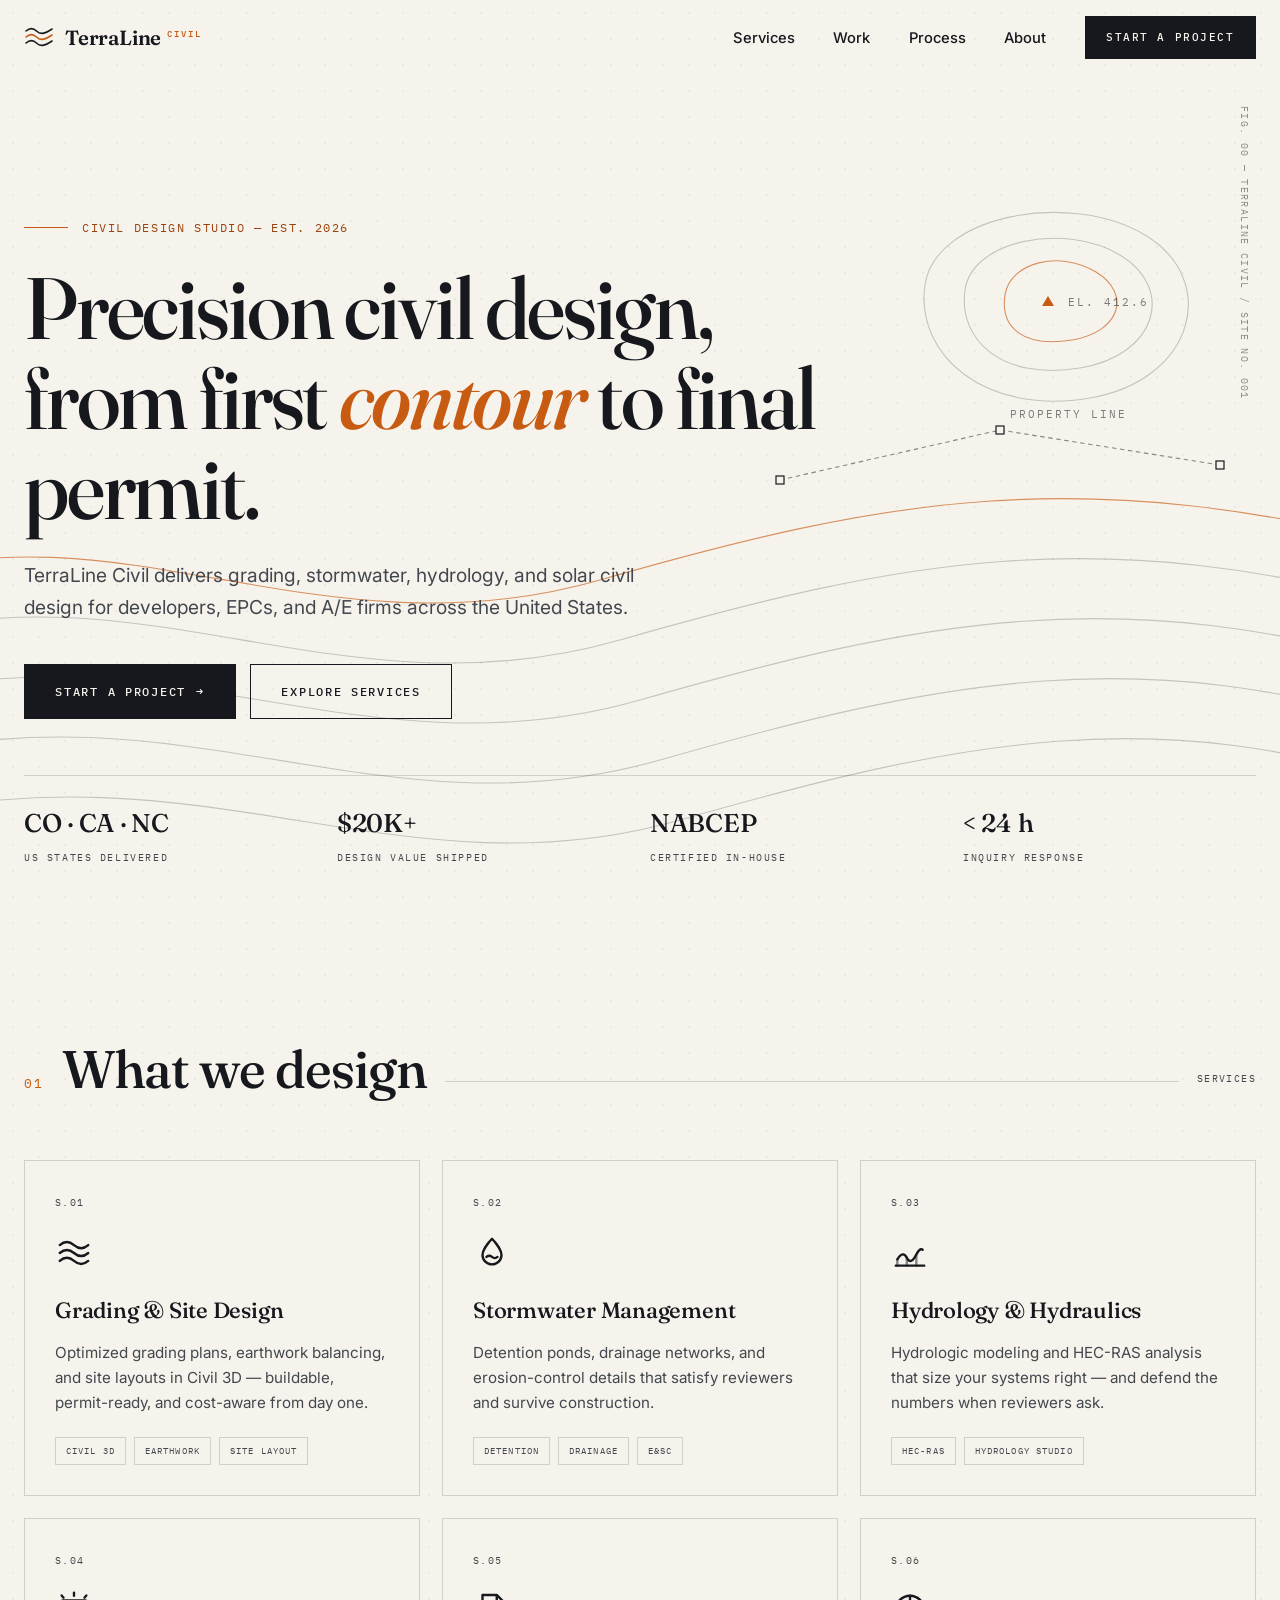
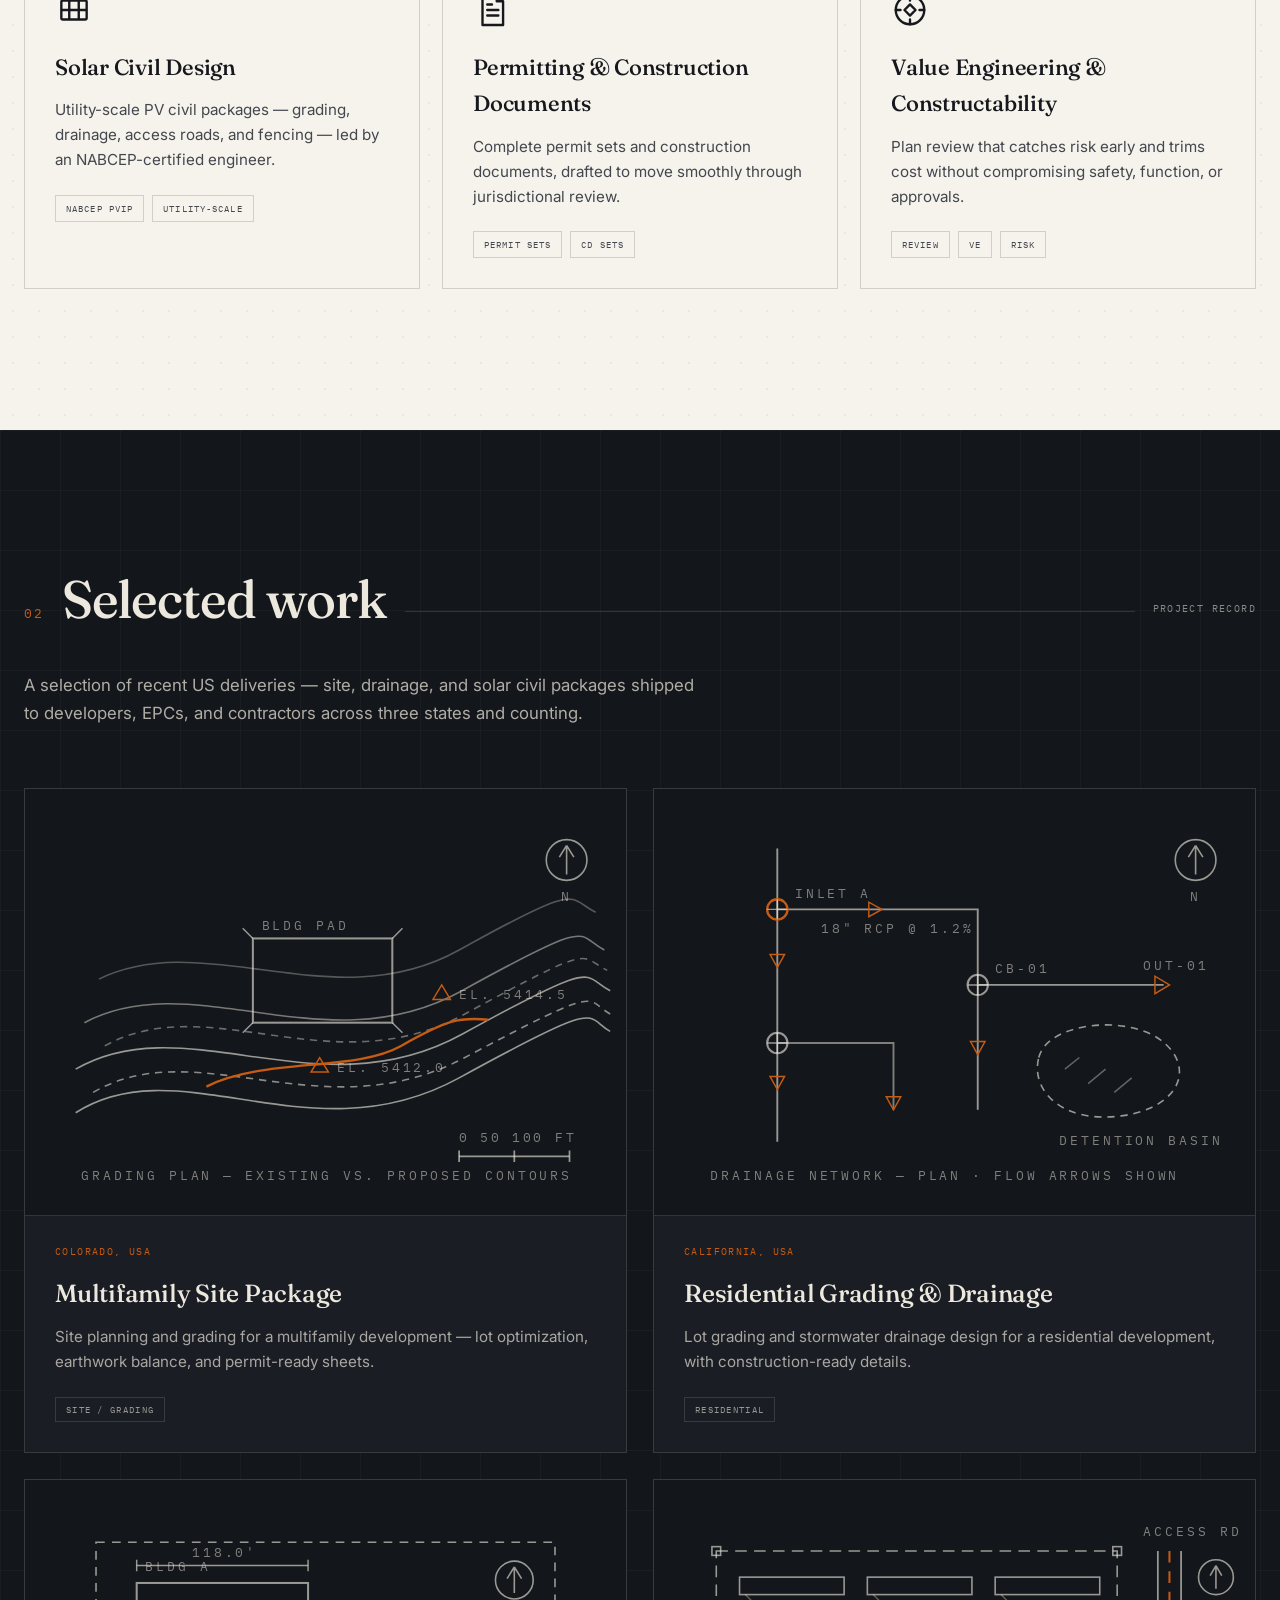
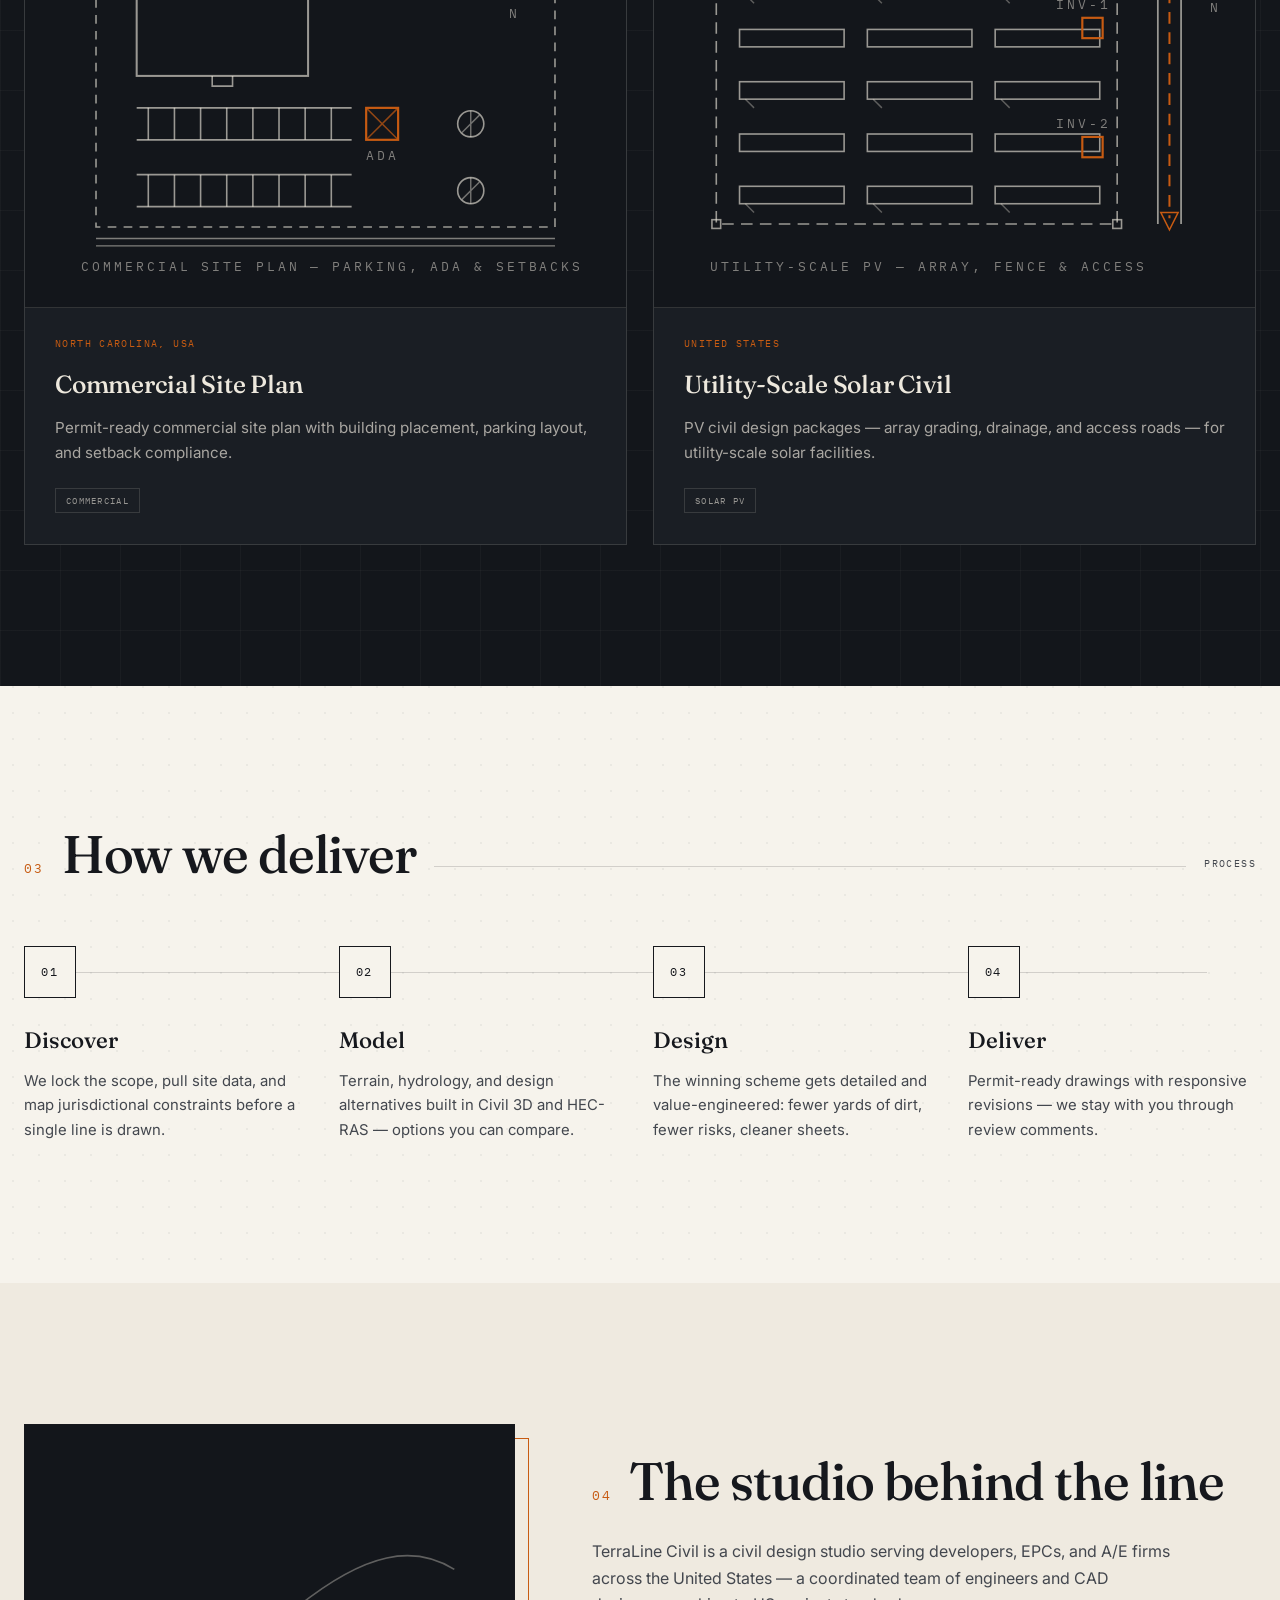
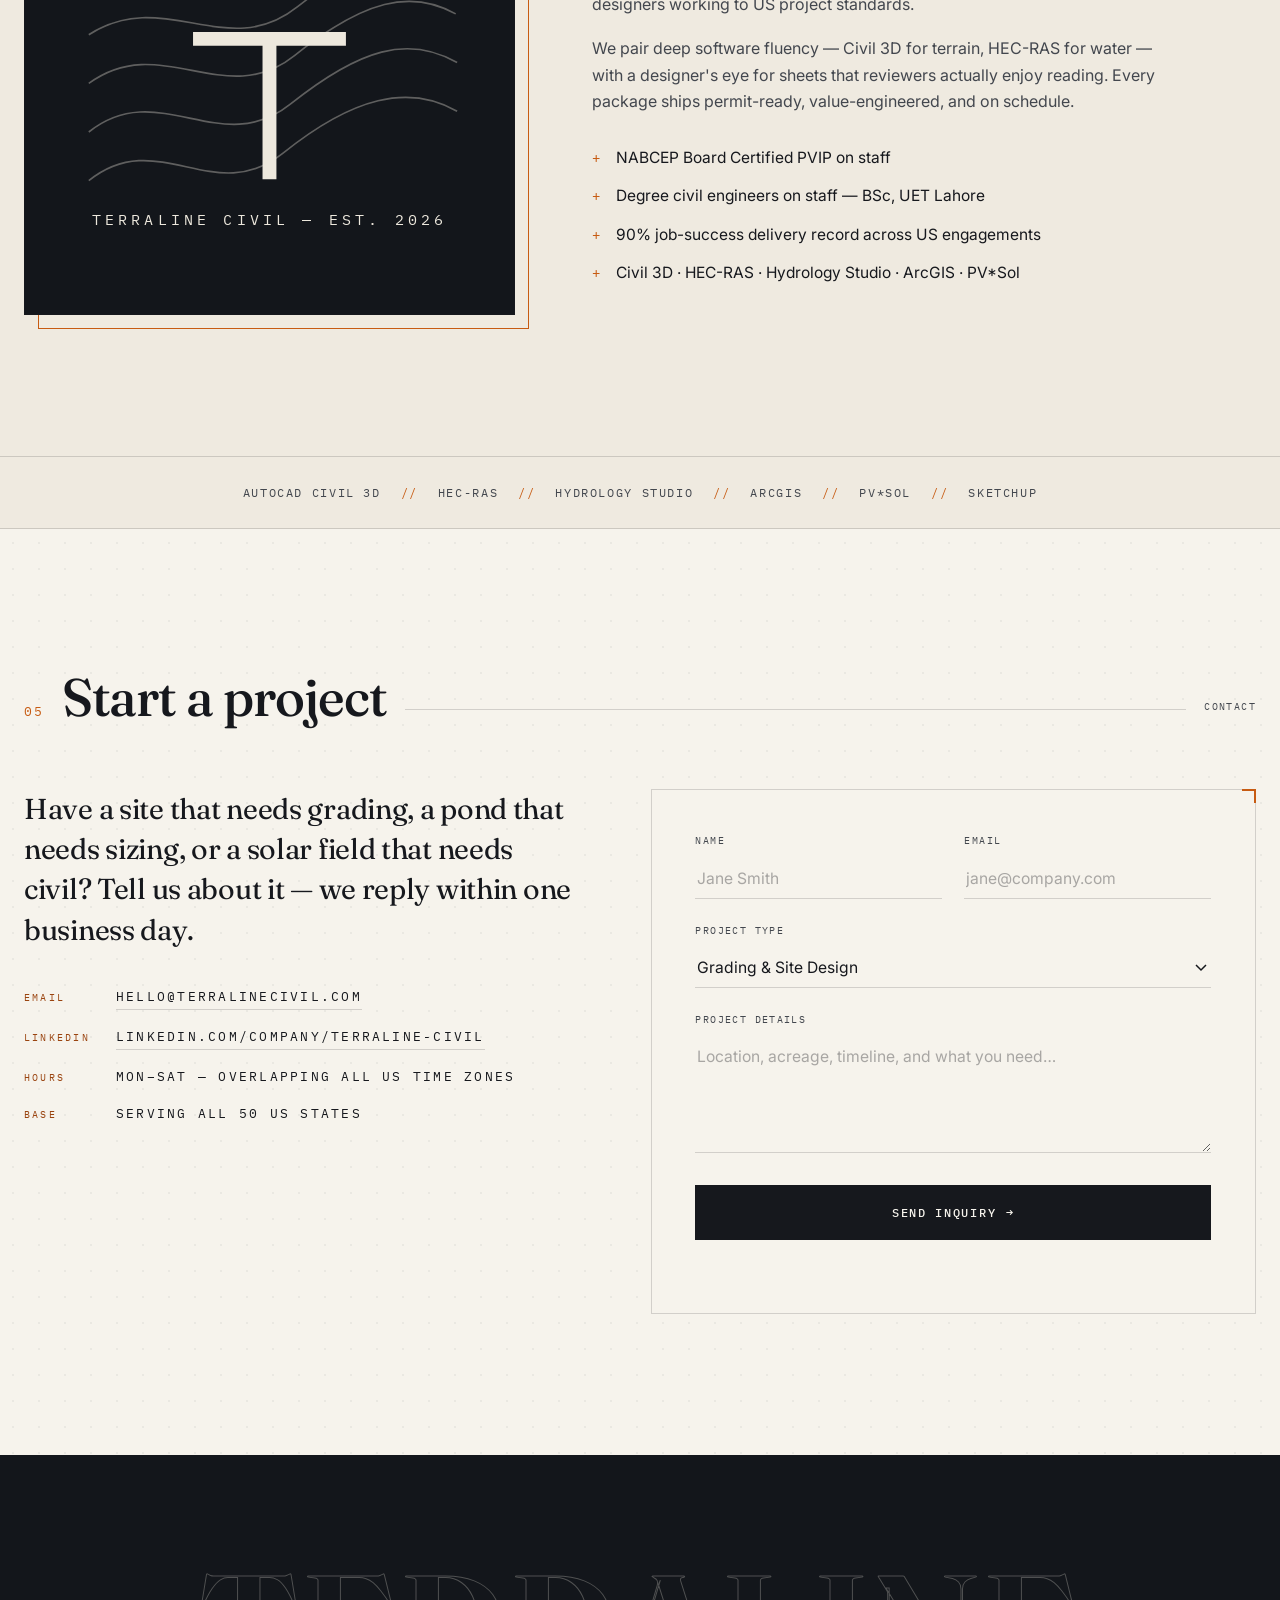
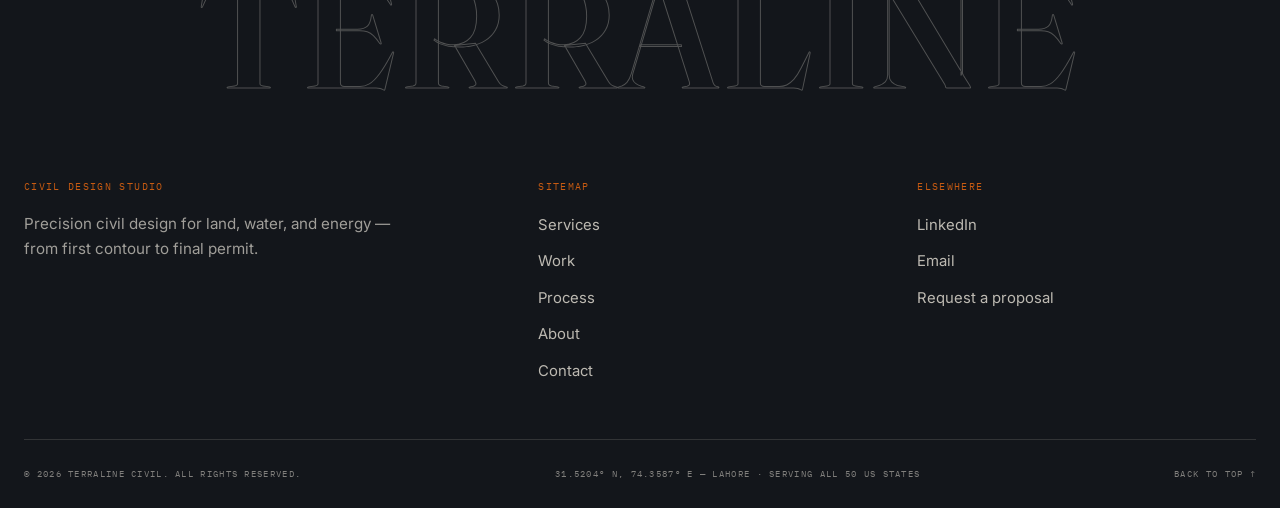
==== index.html @ 4ae22854 "Initial commit: TerraLine Civil website" ====
<!DOCTYPE html>
<html lang="en">
<head>
  <meta charset="UTF-8">
  <meta name="viewport" content="width=device-width, initial-scale=1.0">
  <title>TerraLine Civil — Precision Civil Design Studio</title>
  <meta name="description" content="TerraLine Civil is a civil design studio delivering grading, stormwater, hydrology, and solar PV civil design for developers, EPCs, and A/E firms across the United States.">
  <meta property="og:title" content="TerraLine Civil — Precision Civil Design Studio">
  <meta property="og:description" content="Grading, stormwater, hydrology, and solar civil design — from first contour to final permit.">
  <meta property="og:type" content="website">
  <meta property="og:image" content="assets/og-image.png">
  <link rel="icon" type="image/svg+xml" href="assets/favicon.svg">
  <link rel="preconnect" href="https://fonts.googleapis.com">
  <link rel="preconnect" href="https://fonts.gstatic.com" crossorigin>
  <link href="https://fonts.googleapis.com/css2?family=Fraunces:ital,opsz,wght@0,9..144,400;0,9..144,500;0,9..144,600;1,9..144,400;1,9..144,500&family=Inter:wght@400;500;600&family=IBM+Plex+Mono:wght@400;500&display=swap" rel="stylesheet">
  <link rel="stylesheet" href="css/styles.css">
</head>
<body>

  <!-- ============ HEADER ============ -->
  <header class="site-header" id="siteHeader">
    <div class="container header-inner">
      <a href="#home" class="brand" aria-label="TerraLine Civil — home">
        <svg class="brand-mark" width="30" height="30" viewBox="0 0 30 30" fill="none" aria-hidden="true">
          <path d="M2 21c4-3.5 7-3.5 10.5 0S20 24.5 28 19" stroke="currentColor" stroke-width="1.6" stroke-linecap="round"/>
          <path d="M2 15c4-3.5 7-3.5 10.5 0S20 18.5 28 13" stroke="var(--accent)" stroke-width="1.6" stroke-linecap="round"/>
          <path d="M2 9c4-3.5 7-3.5 10.5 0S20 12.5 28 7" stroke="currentColor" stroke-width="1.6" stroke-linecap="round"/>
        </svg>
        <span class="brand-text">TerraLine<span class="brand-sub">Civil</span></span>
      </a>

      <nav class="site-nav" aria-label="Primary">
        <ul class="nav-list">
          <li><a href="#services" class="nav-link">Services</a></li>
          <li><a href="#work" class="nav-link">Work</a></li>
          <li><a href="#process" class="nav-link">Process</a></li>
          <li><a href="#about" class="nav-link">About</a></li>
          <li><a href="#contact" class="btn btn-small btn-solid">Start a project</a></li>
        </ul>
      </nav>

      <button class="menu-btn" id="menuBtn" aria-expanded="false" aria-controls="mobileMenu" aria-label="Toggle menu">
        <span></span><span></span><span></span>
      </button>
    </div>
  </header>

  <!-- Mobile overlay menu -->
  <div class="mobile-menu" id="mobileMenu" aria-hidden="true">
    <nav aria-label="Mobile">
      <ul>
        <li><a href="#services" class="mobile-link">Services</a></li>
        <li><a href="#work" class="mobile-link">Work</a></li>
        <li><a href="#process" class="mobile-link">Process</a></li>
        <li><a href="#about" class="mobile-link">About</a></li>
        <li><a href="#contact" class="mobile-link">Contact</a></li>
      </ul>
    </nav>
    <p class="mobile-menu-meta mono">TERRALINE CIVIL — LAHORE · SERVICING THE US</p>
  </div>

  <main>

    <!-- ============ HERO ============ -->
    <section class="hero" id="home">
      <svg class="hero-contours" viewBox="0 0 1440 900" preserveAspectRatio="xMidYMid slice" aria-hidden="true">
        <!-- flowing contours -->
        <g class="contour-group">
          <path pathLength="1000" d="M-40 640 C 220 560, 420 720, 700 640 S 1180 520, 1500 610"/>
          <path pathLength="1000" d="M-40 700 C 240 620, 440 780, 720 700 S 1200 580, 1500 670"/>
          <path pathLength="1000" d="M-40 760 C 260 680, 460 840, 740 760 S 1220 640, 1500 730"/>
          <path pathLength="1000" d="M-40 820 C 280 740, 480 900, 760 820 S 1240 700, 1500 790"/>
          <path pathLength="1000" class="accent-line" d="M-40 580 C 200 500, 400 660, 680 580 S 1160 460, 1500 550"/>
        </g>
        <!-- topo hill, upper right -->
        <g class="hill-group">
          <path pathLength="1000" d="M1005 285 C 1015 215, 1150 190, 1225 235 C 1300 280, 1275 380, 1170 398 C 1065 416, 995 355, 1005 285 Z"/>
          <path pathLength="1000" d="M1045 290 C 1052 240, 1145 222, 1200 255 C 1255 288, 1238 355, 1160 368 C 1082 381, 1038 340, 1045 290 Z"/>
          <path pathLength="1000" class="accent-line" d="M1085 295 C 1090 262, 1140 250, 1176 272 C 1212 294, 1200 332, 1152 340 C 1104 348, 1080 328, 1085 295 Z"/>
          <path class="spot-el" d="M1128 296 l6 10 h-12 Z"/>
          <text class="contour-label" x="1148" y="306">EL. 412.6</text>
        </g>
        <!-- property line -->
        <g class="pl-group">
          <path pathLength="1000" class="property-line" d="M860 480 L 1080 430 L 1300 465"/>
          <rect class="pl-node" x="856" y="476" width="8" height="8"/>
          <rect class="pl-node" x="1076" y="426" width="8" height="8"/>
          <rect class="pl-node" x="1296" y="461" width="8" height="8"/>
          <text class="contour-label" x="1090" y="418">PROPERTY LINE</text>
        </g>
      </svg>

      <div class="container hero-inner">
        <p class="eyebrow mono reveal">Civil Design Studio — Est. 2026</p>
        <h1 class="hero-title reveal" data-delay="1">
          Precision civil design, from first <em>contour</em> to final permit.
        </h1>
        <p class="hero-sub reveal" data-delay="2">
          TerraLine Civil delivers grading, stormwater, hydrology, and solar civil
          design for developers, EPCs, and A/E firms across the United States.
        </p>
        <div class="hero-cta reveal" data-delay="3">
          <a href="#contact" class="btn btn-solid">Start a project <span class="btn-arrow" aria-hidden="true">→</span></a>
          <a href="#services" class="btn btn-ghost">Explore services</a>
        </div>
      </div>

      <div class="container hero-stats reveal" data-delay="4">
        <div class="stat">
          <span class="stat-value">CO · CA · NC</span>
          <span class="stat-label mono">US states delivered</span>
        </div>
        <div class="stat">
          <span class="stat-value">$20K+</span>
          <span class="stat-label mono">Design value shipped</span>
        </div>
        <div class="stat">
          <span class="stat-value">NABCEP</span>
          <span class="stat-label mono">Certified in-house</span>
        </div>
        <div class="stat">
          <span class="stat-value">&lt; 24 h</span>
          <span class="stat-label mono">Inquiry response</span>
        </div>
      </div>

      <div class="hero-fig mono" aria-hidden="true">FIG. 00 — TERRALINE CIVIL / SITE NO. 001</div>
    </section>

    <!-- ============ SERVICES ============ -->
    <section class="section" id="services">
      <div class="container">
        <div class="section-head reveal">
          <span class="section-index mono">01</span>
          <h2>What we design</h2>
          <span class="section-rule" aria-hidden="true"></span>
          <span class="section-tag mono">SERVICES</span>
        </div>

        <div class="services-grid" data-stagger>
          <article class="card reveal">
            <div class="card-num mono">S.01</div>
            <svg class="card-icon" viewBox="0 0 24 24" fill="none" aria-hidden="true">
              <path d="M3 17c3-2.6 6-2.6 9 0s6 2.6 9 0" stroke="currentColor" stroke-width="1.5" stroke-linecap="round"/>
              <path d="M3 12c3-2.6 6-2.6 9 0s6 2.6 9 0" stroke="currentColor" stroke-width="1.5" stroke-linecap="round"/>
              <path d="M3 7c3-2.6 6-2.6 9 0s6 2.6 9 0" stroke="currentColor" stroke-width="1.5" stroke-linecap="round"/>
            </svg>
            <h3>Grading &amp; Site Design</h3>
            <p>Optimized grading plans, earthwork balancing, and site layouts in Civil&nbsp;3D — buildable, permit-ready, and cost-aware from day one.</p>
            <div class="card-tags mono"><span>Civil 3D</span><span>Earthwork</span><span>Site layout</span></div>
          </article>

          <article class="card reveal">
            <div class="card-num mono">S.02</div>
            <svg class="card-icon" viewBox="0 0 24 24" fill="none" aria-hidden="true">
              <path d="M12 3s6 6.2 6 10.2A6 6 0 0 1 6 13.2C6 9.2 12 3 12 3Z" stroke="currentColor" stroke-width="1.5" stroke-linejoin="round"/>
              <path d="M8.5 14.5c1.2-1 2.3-1 3.5 0s2.3 1 3.5 0" stroke="currentColor" stroke-width="1.5" stroke-linecap="round"/>
            </svg>
            <h3>Stormwater Management</h3>
            <p>Detention ponds, drainage networks, and erosion-control details that satisfy reviewers and survive construction.</p>
            <div class="card-tags mono"><span>Detention</span><span>Drainage</span><span>E&amp;SC</span></div>
          </article>

          <article class="card reveal">
            <div class="card-num mono">S.03</div>
            <svg class="card-icon" viewBox="0 0 24 24" fill="none" aria-hidden="true">
              <path d="M3 20h18" stroke="currentColor" stroke-width="1.5" stroke-linecap="round"/>
              <path d="M4 16c2.5-4 4.5-4 6-1s3.5 3 6-2 4-3 4-3" stroke="currentColor" stroke-width="1.5" stroke-linecap="round"/>
              <path d="M4 16v4M10 15v5M16 13v7" stroke="currentColor" stroke-width="1.5" stroke-linecap="round" opacity=".5"/>
            </svg>
            <h3>Hydrology &amp; Hydraulics</h3>
            <p>Hydrologic modeling and HEC-RAS analysis that size your systems right — and defend the numbers when reviewers ask.</p>
            <div class="card-tags mono"><span>HEC-RAS</span><span>Hydrology Studio</span></div>
          </article>

          <article class="card reveal">
            <div class="card-num mono">S.04</div>
            <svg class="card-icon" viewBox="0 0 24 24" fill="none" aria-hidden="true">
              <rect x="4" y="6" width="16" height="12" rx="1" stroke="currentColor" stroke-width="1.5"/>
              <path d="M4 12h16M9 6v12M15 6v12" stroke="currentColor" stroke-width="1.5"/>
              <path d="M12 1v2M4.2 2.8l1.2 1.4M19.8 2.8l-1.2 1.4" stroke="currentColor" stroke-width="1.5" stroke-linecap="round"/>
            </svg>
            <h3>Solar Civil Design</h3>
            <p>Utility-scale PV civil packages — grading, drainage, access roads, and fencing — led by an NABCEP-certified engineer.</p>
            <div class="card-tags mono"><span>NABCEP PVIP</span><span>Utility-scale</span></div>
          </article>

          <article class="card reveal">
            <div class="card-num mono">S.05</div>
            <svg class="card-icon" viewBox="0 0 24 24" fill="none" aria-hidden="true">
              <path d="M6 2.5h9l4 4V21.5H6Z" stroke="currentColor" stroke-width="1.5" stroke-linejoin="round"/>
              <path d="M15 2.5v4h4" stroke="currentColor" stroke-width="1.5" stroke-linejoin="round"/>
              <path d="M9 12h7M9 15.5h7M9 8.5h3" stroke="currentColor" stroke-width="1.5" stroke-linecap="round"/>
            </svg>
            <h3>Permitting &amp; Construction Documents</h3>
            <p>Complete permit sets and construction documents, drafted to move smoothly through jurisdictional review.</p>
            <div class="card-tags mono"><span>Permit sets</span><span>CD sets</span></div>
          </article>

          <article class="card reveal">
            <div class="card-num mono">S.06</div>
            <svg class="card-icon" viewBox="0 0 24 24" fill="none" aria-hidden="true">
              <circle cx="12" cy="12" r="9" stroke="currentColor" stroke-width="1.5"/>
              <path d="M12 3v3M12 18v3M3 12h3M18 12h3" stroke="currentColor" stroke-width="1.5" stroke-linecap="round"/>
              <path d="M12 8.5 15.5 12 12 15.5 8.5 12Z" stroke="currentColor" stroke-width="1.5" stroke-linejoin="round"/>
            </svg>
            <h3>Value Engineering &amp; Constructability</h3>
            <p>Plan review that catches risk early and trims cost without compromising safety, function, or approvals.</p>
            <div class="card-tags mono"><span>Review</span><span>VE</span><span>Risk</span></div>
          </article>
        </div>
      </div>
    </section>

    <!-- ============ WORK ============ -->
    <section class="section section-dark" id="work">
      <div class="container">
        <div class="section-head reveal">
          <span class="section-index mono">02</span>
          <h2>Selected work</h2>
          <span class="section-rule" aria-hidden="true"></span>
          <span class="section-tag mono">PROJECT RECORD</span>
        </div>
        <p class="section-lede reveal">
          A selection of recent US deliveries — site, drainage, and solar civil packages
          shipped to developers, EPCs, and contractors across three states and counting.
        </p>

        <div class="work-grid" data-stagger>

          <article class="work-card reveal">
            <figure class="work-fig" aria-hidden="true">
              <svg viewBox="0 0 400 280" fill="none">
                <!-- existing contours (solid) -->
                <path d="M28 216 C 100 170, 190 248, 292 192 S 378 150, 396 160" stroke="currentColor" stroke-width="1.1"/>
                <path d="M28 186 C 104 142, 196 216, 294 162 S 376 122, 396 132" stroke="currentColor" stroke-width="1.1"/>
                <path d="M34 154 C 110 114, 200 184, 294 132 S 372 94, 392 104" stroke="currentColor" stroke-width="1.1" opacity=".75"/>
                <path d="M44 124 C 118 88, 206 152, 292 104 S 366 68, 386 78" stroke="currentColor" stroke-width="1.1" opacity=".5"/>
                <!-- proposed contours (dashed) -->
                <path d="M40 202 C 112 160, 198 230, 296 178 S 378 138, 396 148" stroke="currentColor" stroke-width="1.1" stroke-dasharray="5 4" opacity=".9"/>
                <path d="M48 170 C 120 130, 204 198, 296 148 S 374 108, 394 118" stroke="currentColor" stroke-width="1.1" stroke-dasharray="5 4" opacity=".65"/>
                <!-- building pad with corner ticks -->
                <rect x="150" y="96" width="96" height="58" stroke="currentColor" stroke-width="1.4"/>
                <path d="M150 96 l-7 -7 M246 96 l7 -7 M150 154 l-7 7 M246 154 l7 7" stroke="currentColor" stroke-width="1"/>
                <text class="fig-label" x="156" y="90">BLDG PAD</text>
                <!-- proposed grade + spot elevations -->
                <path class="accent-stroke" d="M118 198 C 158 178, 220 188, 252 170 S 292 150, 312 152" stroke-width="1.6"/>
                <path class="accent-stroke" d="M196 178 l6 10 h-12 Z"/>
                <text class="fig-label" x="208" y="188">EL. 5412.0</text>
                <path class="accent-stroke" d="M280 128 l6 10 h-12 Z"/>
                <text class="fig-label" x="292" y="138">EL. 5414.5</text>
                <!-- north arrow -->
                <g stroke="currentColor" stroke-width="1.1">
                  <circle cx="366" cy="42" r="14"/>
                  <path d="M366 52 V 32 M366 32 l-5 8 M366 32 l5 8"/>
                </g>
                <text class="fig-label" x="362" y="70">N</text>
                <!-- scale bar -->
                <g stroke="currentColor" stroke-width="1.2">
                  <path d="M292 246 h76"/>
                  <path d="M292 242 v8 M330 242 v8 M368 242 v8"/>
                </g>
                <text class="fig-label" x="292" y="236">0&#8194;50&#8194;100 FT</text>
                <text class="fig-label" x="32" y="262">GRADING PLAN — EXISTING VS. PROPOSED CONTOURS</text>
              </svg>
            </figure>
            <div class="work-meta">
              <span class="work-loc mono">Colorado, USA</span>
              <h3>Multifamily Site Package</h3>
              <p>Site planning and grading for a multifamily development — lot optimization, earthwork balance, and permit-ready sheets.</p>
              <span class="work-type mono">Site / Grading</span>
            </div>
          </article>

          <article class="work-card reveal">
            <figure class="work-fig" aria-hidden="true">
              <svg viewBox="0 0 400 280" fill="none">
                <!-- pipe runs -->
                <path d="M78 34 V 236" stroke="currentColor" stroke-width="1.3"/>
                <path d="M78 76 H 216 V 128 H 344" stroke="currentColor" stroke-width="1.3"/>
                <path d="M216 128 V 214" stroke="currentColor" stroke-width="1.3"/>
                <path d="M78 168 H 158 V 214" stroke="currentColor" stroke-width="1.3" opacity=".8"/>
                <!-- flow arrows -->
                <path class="accent-stroke" d="M78 116 l-5 -9 h10 Z"/>
                <path class="accent-stroke" d="M78 200 l-5 -9 h10 Z"/>
                <path class="accent-stroke" d="M150 76 l-9 -5 v10 Z"/>
                <path class="accent-stroke" d="M216 176 l-5 -9 h10 Z"/>
                <path class="accent-stroke" d="M158 214 l-5 -9 h10 Z"/>
                <path class="accent-stroke" d="M348 128 l-10 -6 v12 Z"/>
                <!-- structures -->
                <circle cx="78" cy="76" r="7" class="accent-stroke" stroke-width="1.6"/>
                <path d="M71 76 h14 M78 69 v14" stroke="currentColor" stroke-width="1"/>
                <circle cx="78" cy="168" r="7" stroke="currentColor" stroke-width="1.4"/>
                <path d="M71 168 h14 M78 161 v14" stroke="currentColor" stroke-width="1"/>
                <circle cx="216" cy="128" r="7" stroke="currentColor" stroke-width="1.4"/>
                <path d="M209 128 h14 M216 121 v14" stroke="currentColor" stroke-width="1"/>
                <text class="fig-label" x="228" y="120">CB-01</text>
                <text class="fig-label" x="90" y="68">INLET A</text>
                <text class="fig-label" x="330" y="118">OUT-01</text>
                <!-- pipe label -->
                <text class="fig-label" x="108" y="92">18" RCP @ 1.2%</text>
                <!-- detention basin -->
                <path d="M258 178 C 264 154, 318 148, 342 166 C 366 184, 356 212, 316 218 C 276 224, 252 202, 258 178 Z" stroke="currentColor" stroke-width="1.1" stroke-dasharray="5 4"/>
                <path d="M276 186 l10 -8 M292 196 l12 -10 M310 202 l12 -10" stroke="currentColor" stroke-width="1" opacity=".6"/>
                <text class="fig-label" x="272" y="238">DETENTION BASIN</text>
                <!-- north arrow -->
                <g stroke="currentColor" stroke-width="1.1">
                  <circle cx="366" cy="42" r="14"/>
                  <path d="M366 52 V 32 M366 32 l-5 8 M366 32 l5 8"/>
                </g>
                <text class="fig-label" x="362" y="70">N</text>
                <text class="fig-label" x="32" y="262">DRAINAGE NETWORK — PLAN · FLOW ARROWS SHOWN</text>
              </svg>
            </figure>
            <div class="work-meta">
              <span class="work-loc mono">California, USA</span>
              <h3>Residential Grading &amp; Drainage</h3>
              <p>Lot grading and stormwater drainage design for a residential development, with construction-ready details.</p>
              <span class="work-type mono">Residential</span>
            </div>
          </article>

          <article class="work-card reveal">
            <figure class="work-fig" aria-hidden="true">
              <svg viewBox="0 0 400 280" fill="none">
                <!-- setback / property line -->
                <rect x="42" y="36" width="316" height="196" stroke="currentColor" stroke-width="1.1" stroke-dasharray="6 5"/>
                <!-- building with entry tick -->
                <rect x="70" y="64" width="118" height="64" stroke="currentColor" stroke-width="1.4"/>
                <path d="M122 128 v7 h14 v-7" stroke="currentColor" stroke-width="1.1"/>
                <text class="fig-label" x="76" y="56">BLDG A</text>
                <!-- dimension line -->
                <g stroke="currentColor" stroke-width="1">
                  <path d="M70 52 H 188"/>
                  <path d="M70 48 v8 M188 48 v8"/>
                </g>
                <text class="fig-label" x="108" y="46">118.0'</text>
                <!-- parking: two rows + drive aisle -->
                <path d="M70 150 H 218 M70 172 H 218" stroke="currentColor" stroke-width="1.2"/>
                <path d="M70 196 H 218 M70 218 H 218" stroke="currentColor" stroke-width="1.2"/>
                <path d="M78 150v22M96 150v22M114 150v22M132 150v22M150 150v22M168 150v22M186 150v22M204 150v22" stroke="currentColor" stroke-width="1.1"/>
                <path d="M78 196v22M96 196v22M114 196v22M132 196v22M150 196v22M168 196v22M186 196v22M204 196v22" stroke="currentColor" stroke-width="1.1"/>
                <!-- ADA stalls -->
                <rect x="228" y="150" width="22" height="22" class="accent-stroke" stroke-width="1.5"/>
                <path class="accent-stroke" d="M228 150 l22 22 M250 150 l-22 22" stroke-width="1" opacity=".7"/>
                <text class="fig-label" x="228" y="186">ADA</text>
                <!-- landscape islands -->
                <circle cx="300" cy="161" r="9" stroke="currentColor" stroke-width="1.1"/>
                <path d="M294 167 l12 -12 M300 152 v18" stroke="currentColor" stroke-width="1" opacity=".7"/>
                <circle cx="300" cy="207" r="9" stroke="currentColor" stroke-width="1.1"/>
                <path d="M294 213 l12 -12 M300 198 v18" stroke="currentColor" stroke-width="1" opacity=".7"/>
                <!-- sidewalk -->
                <path d="M42 240 H 358 M42 245 H 358" stroke="currentColor" stroke-width="1" opacity=".8"/>
                <!-- north arrow -->
                <g stroke="currentColor" stroke-width="1.1">
                  <circle cx="330" cy="62" r="13"/>
                  <path d="M330 71 V 53 M330 53 l-5 8 M330 53 l5 8"/>
                </g>
                <text class="fig-label" x="326" y="88">N</text>
                <text class="fig-label" x="32" y="262">COMMERCIAL SITE PLAN — PARKING, ADA &amp; SETBACKS</text>
              </svg>
            </figure>
            <div class="work-meta">
              <span class="work-loc mono">North Carolina, USA</span>
              <h3>Commercial Site Plan</h3>
              <p>Permit-ready commercial site plan with building placement, parking layout, and setback compliance.</p>
              <span class="work-type mono">Commercial</span>
            </div>
          </article>

          <article class="work-card reveal">
            <figure class="work-fig" aria-hidden="true">
              <svg viewBox="0 0 400 280" fill="none">
                <!-- fence perimeter with corner posts -->
                <rect x="36" y="42" width="276" height="188" stroke="currentColor" stroke-width="1.1" stroke-dasharray="8 5"/>
                <rect x="33" y="39" width="6" height="6" stroke="currentColor" stroke-width="1.1"/>
                <rect x="309" y="39" width="6" height="6" stroke="currentColor" stroke-width="1.1"/>
                <rect x="33" y="227" width="6" height="6" stroke="currentColor" stroke-width="1.1"/>
                <rect x="309" y="227" width="6" height="6" stroke="currentColor" stroke-width="1.1"/>
                <!-- panel table blocks: 3 cols x 4 rows -->
                <g stroke="currentColor" stroke-width="1.1">
                  <rect x="52" y="60" width="72" height="12"/><rect x="52" y="96" width="72" height="12"/><rect x="52" y="132" width="72" height="12"/><rect x="52" y="168" width="72" height="12"/><rect x="52" y="204" width="72" height="12"/>
                  <rect x="140" y="60" width="72" height="12"/><rect x="140" y="96" width="72" height="12"/><rect x="140" y="132" width="72" height="12"/><rect x="140" y="168" width="72" height="12"/><rect x="140" y="204" width="72" height="12"/>
                  <rect x="228" y="60" width="72" height="12"/><rect x="228" y="96" width="72" height="12"/><rect x="228" y="132" width="72" height="12"/><rect x="228" y="168" width="72" height="12"/><rect x="228" y="204" width="72" height="12"/>
                </g>
                <!-- tilt ticks -->
                <g stroke="currentColor" stroke-width="1" opacity=".55">
                  <path d="M56 72 l6 6 M144 72 l6 6 M232 72 l6 6 M56 144 l6 6 M144 144 l6 6 M232 144 l6 6 M56 216 l6 6 M144 216 l6 6 M232 216 l6 6"/>
                </g>
                <!-- inverter pads -->
                <rect x="288" y="88" width="14" height="14" class="accent-stroke" stroke-width="1.5"/>
                <text class="fig-label" x="270" y="82">INV-1</text>
                <rect x="288" y="170" width="14" height="14" class="accent-stroke" stroke-width="1.5"/>
                <text class="fig-label" x="270" y="164">INV-2</text>
                <!-- access road: edges + centerline -->
                <path d="M340 42 V 230 M356 42 V 230" stroke="currentColor" stroke-width="1.2"/>
                <path class="accent-stroke" d="M348 42 V 226" stroke-width="1.4" stroke-dasharray="8 6"/>
                <path class="accent-stroke" d="M348 234 l-6 -12 h12 Z"/>
                <text class="fig-label" x="330" y="32">ACCESS RD</text>
                <!-- north arrow -->
                <g stroke="currentColor" stroke-width="1.1">
                  <circle cx="380" cy="60" r="12"/>
                  <path d="M380 68 V 52 M380 52 l-4 7 M380 52 l4 7"/>
                </g>
                <text class="fig-label" x="376" y="84">N</text>
                <text class="fig-label" x="32" y="262">UTILITY-SCALE PV — ARRAY, FENCE &amp; ACCESS</text>
              </svg>
            </figure>
            <div class="work-meta">
              <span class="work-loc mono">United States</span>
              <h3>Utility-Scale Solar Civil</h3>
              <p>PV civil design packages — array grading, drainage, and access roads — for utility-scale solar facilities.</p>
              <span class="work-type mono">Solar PV</span>
            </div>
          </article>

        </div>
      </div>
    </section>

    <!-- ============ PROCESS ============ -->
    <section class="section" id="process">
      <div class="container">
        <div class="section-head reveal">
          <span class="section-index mono">03</span>
          <h2>How we deliver</h2>
          <span class="section-rule" aria-hidden="true"></span>
          <span class="section-tag mono">PROCESS</span>
        </div>

        <ol class="process-grid" data-stagger>
          <li class="process-step reveal">
            <span class="step-node mono">01</span>
            <h3>Discover</h3>
            <p>We lock the scope, pull site data, and map jurisdictional constraints before a single line is drawn.</p>
          </li>
          <li class="process-step reveal">
            <span class="step-node mono">02</span>
            <h3>Model</h3>
            <p>Terrain, hydrology, and design alternatives built in Civil 3D and HEC-RAS — options you can compare.</p>
          </li>
          <li class="process-step reveal">
            <span class="step-node mono">03</span>
            <h3>Design</h3>
            <p>The winning scheme gets detailed and value-engineered: fewer yards of dirt, fewer risks, cleaner sheets.</p>
          </li>
          <li class="process-step reveal">
            <span class="step-node mono">04</span>
            <h3>Deliver</h3>
            <p>Permit-ready drawings with responsive revisions — we stay with you through review comments.</p>
          </li>
        </ol>
      </div>
    </section>

    <!-- ============ ABOUT ============ -->
    <section class="section section-tint" id="about">
      <div class="container about-grid">
        <div class="about-visual reveal" aria-hidden="true">
          <div class="about-card">
            <svg viewBox="0 0 300 300" fill="none">
              <path d="M20 230 C 70 190, 110 250, 160 210 S 250 160, 285 180" stroke="rgba(237,232,221,.35)" stroke-width="1.2"/>
              <path d="M20 195 C 70 155, 115 215, 165 175 S 250 125, 285 145" stroke="rgba(237,232,221,.35)" stroke-width="1.2"/>
              <path d="M20 160 C 72 122, 118 180, 168 140 S 252 92, 284 110" stroke="rgba(237,232,221,.35)" stroke-width="1.2"/>
              <path d="M20 125 C 74 90, 120 145, 170 105 S 254 60, 283 78" stroke="rgba(237,232,221,.35)" stroke-width="1.2"/>
              <path d="M100 128 h100 M150 128 v96" stroke="#EDE8DD" stroke-width="10" stroke-linecap="square"/>
              <text x="150" y="262" text-anchor="middle" fill="#EDE8DD" font-family="IBM Plex Mono, monospace" font-size="11" letter-spacing="3">TERRALINE CIVIL — EST. 2026</text>
            </svg>
          </div>
        </div>

        <div class="about-copy">
          <div class="section-head reveal">
            <span class="section-index mono">04</span>
            <h2>The studio behind the line</h2>
          </div>
          <p class="reveal">
            TerraLine Civil is a civil design studio serving developers, EPCs, and A/E
            firms across the United States — a coordinated team of engineers and CAD
            designers working to US project standards.
          </p>
          <p class="reveal">
            We pair deep software fluency — Civil 3D for terrain, HEC-RAS for water —
            with a designer's eye for sheets that reviewers actually enjoy reading.
            Every package ships permit-ready, value-engineered, and on schedule.
          </p>
          <ul class="cred-list" data-stagger>
            <li class="reveal"><span class="cred-mark mono">+</span>NABCEP Board Certified PVIP on staff</li>
            <li class="reveal"><span class="cred-mark mono">+</span>Degree civil engineers on staff — BSc, UET Lahore</li>
            <li class="reveal"><span class="cred-mark mono">+</span>90% job-success delivery record across US engagements</li>
            <li class="reveal"><span class="cred-mark mono">+</span>Civil 3D · HEC-RAS · Hydrology Studio · ArcGIS · PV*Sol</li>
          </ul>
        </div>
      </div>
    </section>

    <!-- ============ TOOLS STRIP ============ -->
    <div class="tools-strip reveal" aria-label="Software and tools">
      <div class="container tools-inner mono">
        <span>AutoCAD Civil 3D</span><span class="sep">//</span>
        <span>HEC-RAS</span><span class="sep">//</span>
        <span>Hydrology Studio</span><span class="sep">//</span>
        <span>ArcGIS</span><span class="sep">//</span>
        <span>PV*Sol</span><span class="sep">//</span>
        <span>SketchUp</span>
      </div>
    </div>

    <!-- ============ CONTACT ============ -->
    <section class="section" id="contact">
      <div class="container">
        <div class="section-head reveal">
          <span class="section-index mono">05</span>
          <h2>Start a project</h2>
          <span class="section-rule" aria-hidden="true"></span>
          <span class="section-tag mono">CONTACT</span>
        </div>

        <div class="contact-grid">
          <div class="contact-copy reveal">
            <p class="contact-lede">
              Have a site that needs grading, a pond that needs sizing, or a solar field
              that needs civil? Tell us about it — we reply within one business day.
            </p>
            <ul class="contact-list mono">
              <!-- TODO: replace with your real email -->
              <li><span class="contact-key">EMAIL</span><a href="mailto:hello@terralinecivil.com">hello@terralinecivil.com</a></li>
              <li><span class="contact-key">LINKEDIN</span><a href="https://www.linkedin.com/company/terraline-civil" target="_blank" rel="noopener">linkedin.com/company/terraline-civil</a></li>
              <li><span class="contact-key">HOURS</span>Mon–Sat — overlapping all US time zones</li>
              <li><span class="contact-key">BASE</span>Serving all 50 US states</li>
            </ul>
          </div>

          <form class="contact-form reveal" id="contactForm" data-delay="1">
            <div class="form-row">
              <div class="form-field">
                <label class="mono" for="cf-name">Name</label>
                <input type="text" id="cf-name" name="name" required autocomplete="name" placeholder="Jane Smith">
              </div>
              <div class="form-field">
                <label class="mono" for="cf-email">Email</label>
                <input type="email" id="cf-email" name="email" required autocomplete="email" placeholder="jane@company.com">
              </div>
            </div>
            <div class="form-field">
              <label class="mono" for="cf-type">Project type</label>
              <select id="cf-type" name="project_type">
                <option>Grading &amp; Site Design</option>
                <option>Stormwater Management</option>
                <option>Hydrology / HEC-RAS</option>
                <option>Solar Civil Design</option>
                <option>Permit Drawings</option>
                <option>Other</option>
              </select>
            </div>
            <div class="form-field">
              <label class="mono" for="cf-msg">Project details</label>
              <textarea id="cf-msg" name="message" rows="5" required placeholder="Location, acreage, timeline, and what you need…"></textarea>
            </div>
            <button type="submit" class="btn btn-solid btn-block">Send inquiry <span class="btn-arrow" aria-hidden="true">→</span></button>
            <p class="form-status mono" id="formStatus" role="status" aria-live="polite"></p>
          </form>
        </div>
      </div>
    </section>
  </main>

  <!-- ============ FOOTER ============ -->
  <footer class="site-footer">
    <div class="container">
      <div class="footer-wordmark" aria-hidden="true">TERRALINE</div>
      <div class="footer-grid">
        <div class="footer-col">
          <p class="footer-tag mono">CIVIL DESIGN STUDIO</p>
          <p class="footer-blurb">Precision civil design for land, water, and energy — from first contour to final permit.</p>
        </div>
        <div class="footer-col">
          <p class="footer-tag mono">SITEMAP</p>
          <ul class="footer-links">
            <li><a href="#services">Services</a></li>
            <li><a href="#work">Work</a></li>
            <li><a href="#process">Process</a></li>
            <li><a href="#about">About</a></li>
            <li><a href="#contact">Contact</a></li>
          </ul>
        </div>
        <div class="footer-col">
          <p class="footer-tag mono">ELSEWHERE</p>
          <ul class="footer-links">
            <li><a href="https://www.linkedin.com/company/terraline-civil" target="_blank" rel="noopener">LinkedIn</a></li>
            <li><a href="mailto:hello@terralinecivil.com">Email</a></li>
            <li><a href="mailto:hello@terralinecivil.com?subject=Proposal%20Request">Request a proposal</a></li>
          </ul>
        </div>
      </div>
      <div class="footer-bottom mono">
        <span>© <span id="year">2026</span> TerraLine Civil. All rights reserved.</span>
        <span>31.5204° N, 74.3587° E — LAHORE · SERVING ALL 50 US STATES</span>
        <a href="#home" class="back-top">BACK TO TOP ↑</a>
      </div>
    </div>
  </footer>

  <script src="js/main.js"></script>
</body>
</html>
---- css/styles.css ----
/* ============================================================
   TERRALINE CIVIL — Design System
   Drafting-studio aesthetic: warm paper, ink, terracotta accent
   Type: Fraunces (display) · Inter (body) · IBM Plex Mono (labels)
   ============================================================ */

:root {
  /* Palette */
  --paper:      #F6F3EC;
  --paper-2:    #EFEAE0;
  --ink:        #16181D;
  --ink-2:      #43474E;
  --line:       rgba(22, 24, 29, 0.16);
  --line-soft:  rgba(22, 24, 29, 0.09);
  --accent:     #C75B12;
  --accent-ink: #9A4410;

  --dark:       #13161B;
  --dark-2:     #1A1E24;
  --paper-on-dark: #EDE8DD;
  --line-dark:  rgba(237, 232, 221, 0.14);

  /* Type */
  --font-display: "Fraunces", Georgia, serif;
  --font-body: "Inter", -apple-system, "Segoe UI", sans-serif;
  --font-mono: "IBM Plex Mono", "SFMono-Regular", monospace;

  /* Layout */
  --container: 1240px;
  --gutter: 24px;
  --header-h: 76px;
  --section-pad: clamp(84px, 11vw, 148px);

  --ease-out: cubic-bezier(0.22, 1, 0.36, 1);
}

/* ---------- Reset ---------- */
*, *::before, *::after { box-sizing: border-box; margin: 0; padding: 0; }

html {
  scroll-behavior: smooth;
  scroll-padding-top: calc(var(--header-h) + 16px);
}

body {
  background: var(--paper);
  color: var(--ink);
  font-family: var(--font-body);
  font-size: 1rem;
  line-height: 1.65;
  -webkit-font-smoothing: antialiased;
  /* faint drafting-paper dot grid */
  background-image: radial-gradient(rgba(22, 24, 29, 0.05) 1px, transparent 1px);
  background-size: 26px 26px;
}

img, svg { display: block; max-width: 100%; }
a { color: inherit; text-decoration: none; }
ul, ol { list-style: none; }
button { font: inherit; background: none; border: none; cursor: pointer; color: inherit; }

::selection { background: var(--accent); color: var(--paper); }

:focus-visible {
  outline: 2px solid var(--accent);
  outline-offset: 3px;
}

@media (prefers-reduced-motion: reduce) {
  html { scroll-behavior: auto; }
  *, *::before, *::after {
    animation-duration: 0.01ms !important;
    animation-iteration-count: 1 !important;
    transition-duration: 0.01ms !important;
  }
}

/* ---------- Utilities ---------- */
.container {
  width: min(100% - var(--gutter) * 2, var(--container));
  margin-inline: auto;
}

.mono {
  font-family: var(--font-mono);
  letter-spacing: 0.14em;
  text-transform: uppercase;
}

/* ---------- Reveal on scroll ---------- */
.reveal {
  opacity: 0;
  transform: translateY(26px);
  transition: opacity 0.8s var(--ease-out), transform 0.8s var(--ease-out);
  transition-delay: calc(var(--d, 0) * 90ms);
}
.reveal.visible { opacity: 1; transform: none; }

/* ============================================================
   HEADER
   ============================================================ */
.site-header {
  position: fixed;
  inset: 0 0 auto 0;
  z-index: 130;
  height: var(--header-h);
  transition: background 0.4s, box-shadow 0.4s, border-color 0.4s;
  border-bottom: 1px solid transparent;
}
.site-header.scrolled {
  background: rgba(246, 243, 236, 0.9);
  backdrop-filter: blur(12px);
  -webkit-backdrop-filter: blur(12px);
  border-bottom-color: var(--line-soft);
}

.header-inner {
  height: 100%;
  display: flex;
  align-items: center;
  justify-content: space-between;
  gap: 24px;
}

.brand {
  display: flex;
  align-items: center;
  gap: 11px;
  color: var(--ink);
}
.brand-mark { flex: none; }
.brand-text {
  font-family: var(--font-display);
  font-weight: 600;
  font-size: 1.28rem;
  letter-spacing: -0.01em;
}
.brand-sub {
  font-family: var(--font-mono);
  font-size: 0.58rem;
  font-weight: 500;
  letter-spacing: 0.22em;
  text-transform: uppercase;
  color: var(--accent);
  vertical-align: super;
  margin-left: 6px;
}

.nav-list {
  display: flex;
  align-items: center;
  gap: clamp(20px, 3vw, 40px);
}
.nav-link {
  font-size: 0.92rem;
  font-weight: 500;
  position: relative;
  padding: 6px 0;
}
.nav-link::after {
  content: "";
  position: absolute;
  left: 0; bottom: 0;
  width: 100%; height: 1.5px;
  background: var(--accent);
  transform: scaleX(0);
  transform-origin: right;
  transition: transform 0.35s var(--ease-out);
}
.nav-link:hover::after,
.nav-link.active::after { transform: scaleX(1); transform-origin: left; }
.nav-link.active { color: var(--accent-ink); }

/* Mobile menu button */
.menu-btn {
  display: none;
  flex-direction: column;
  gap: 6px;
  padding: 8px;
  z-index: 130;
}
.menu-btn span {
  width: 26px; height: 2px;
  background: var(--ink);
  transition: transform 0.35s var(--ease-out), opacity 0.25s;
}
body.menu-open .menu-btn span:nth-child(1) { transform: translateY(8px) rotate(45deg); }
body.menu-open .menu-btn span:nth-child(2) { opacity: 0; }
body.menu-open .menu-btn span:nth-child(3) { transform: translateY(-8px) rotate(-45deg); }

.mobile-menu {
  position: fixed;
  inset: 0;
  z-index: 120;
  background: var(--paper);
  display: flex;
  flex-direction: column;
  justify-content: center;
  align-items: flex-start;
  padding: 0 10vw;
  opacity: 0;
  visibility: hidden;
  transition: opacity 0.45s var(--ease-out), visibility 0.45s;
}
body.menu-open .mobile-menu { opacity: 1; visibility: visible; }
.mobile-menu ul { display: grid; gap: 10px; }
.mobile-link {
  font-family: var(--font-display);
  font-size: clamp(2.2rem, 8vw, 3.4rem);
  font-weight: 500;
  letter-spacing: -0.02em;
  line-height: 1.15;
  display: inline-block;
  opacity: 0;
  transform: translateY(18px);
  transition: opacity 0.5s var(--ease-out), transform 0.5s var(--ease-out), color 0.25s;
}
body.menu-open .mobile-link { opacity: 1; transform: none; }
body.menu-open .mobile-menu li:nth-child(1) .mobile-link { transition-delay: 0.08s; }
body.menu-open .mobile-menu li:nth-child(2) .mobile-link { transition-delay: 0.14s; }
body.menu-open .mobile-menu li:nth-child(3) .mobile-link { transition-delay: 0.20s; }
body.menu-open .mobile-menu li:nth-child(4) .mobile-link { transition-delay: 0.26s; }
body.menu-open .mobile-menu li:nth-child(5) .mobile-link { transition-delay: 0.32s; }
.mobile-link:hover { color: var(--accent); }
.mobile-menu-meta {
  margin-top: 48px;
  font-size: 0.62rem;
  color: var(--ink-2);
}

/* ============================================================
   BUTTONS
   ============================================================ */
.btn {
  display: inline-flex;
  align-items: center;
  justify-content: center;
  gap: 10px;
  font-family: var(--font-mono);
  font-size: 0.76rem;
  font-weight: 500;
  letter-spacing: 0.14em;
  text-transform: uppercase;
  padding: 1.05rem 1.9rem;
  border: 1px solid var(--ink);
  transition: background 0.3s, color 0.3s, border-color 0.3s, transform 0.3s var(--ease-out);
}
.btn-arrow { transition: transform 0.3s var(--ease-out); }
.btn:hover .btn-arrow { transform: translateX(5px); }

.btn-solid { background: var(--ink); color: var(--paper); }
.btn-solid:hover { background: var(--accent); border-color: var(--accent); }

.btn-ghost { background: transparent; color: var(--ink); }
.btn-ghost:hover { border-color: var(--accent); color: var(--accent-ink); }

.btn-small { padding: 0.7rem 1.3rem; font-size: 0.68rem; }
.btn-block { width: 100%; }

/* ============================================================
   HERO
   ============================================================ */
.hero {
  position: relative;
  min-height: 100svh;
  display: flex;
  flex-direction: column;
  justify-content: flex-end;
  padding-top: calc(var(--header-h) + 48px);
  overflow: hidden;
}

.hero-contours {
  position: absolute;
  inset: 0;
  width: 100%;
  height: 100%;
  z-index: 0;
  pointer-events: none;
}
.hero-contours path {
  stroke: rgba(22, 24, 29, 0.22);
  stroke-width: 1.1;
  fill: none;
  stroke-dasharray: 1000;
  stroke-dashoffset: 1000;
  animation: draw-line 3.2s var(--ease-out) forwards;
}
.hero-contours .accent-line { stroke: var(--accent); opacity: 0.65; animation-delay: 0.5s; }
.hero-contours .property-line {
  stroke: rgba(22, 24, 29, 0.5);
  stroke-dasharray: 10 8;
  animation: fade-in 1.5s ease 1.6s forwards;
  stroke-dashoffset: 0;
  opacity: 0;
}
.hero-contours .hill-group path { animation-delay: 0.8s; }
.hero-contours .spot-el { fill: var(--accent); stroke: none; animation: fade-in 0.8s ease 2.4s forwards; opacity: 0; }
.hero-contours .pl-node {
  fill: var(--paper);
  stroke: var(--ink);
  stroke-width: 1.2;
  animation: fade-in 0.8s ease 2s forwards;
  opacity: 0;
}
.contour-label {
  font-family: var(--font-mono);
  font-size: 10.5px;
  letter-spacing: 2px;
  fill: rgba(22, 24, 29, 0.55);
  opacity: 0;
  animation: fade-in 1s ease 2.6s forwards;
}
.contour-group { animation: drift 14s ease-in-out infinite alternate; }
.hill-group   { animation: drift 18s ease-in-out infinite alternate-reverse; }

@keyframes draw-line { to { stroke-dashoffset: 0; } }
@keyframes fade-in   { to { opacity: 1; } }
@keyframes drift {
  from { transform: translateY(0); }
  to   { transform: translateY(-14px); }
}

.hero-inner {
  position: relative;
  z-index: 1;
  padding-bottom: 56px;
}

.eyebrow {
  font-size: 0.72rem;
  color: var(--accent-ink);
  display: flex;
  align-items: center;
  gap: 14px;
  margin-bottom: 26px;
}
.eyebrow::before {
  content: "";
  width: 44px; height: 1px;
  background: var(--accent);
}

.hero-title {
  font-family: var(--font-display);
  font-weight: 500;
  font-size: clamp(2.9rem, 6.8vw, 5.8rem);
  line-height: 1.03;
  letter-spacing: -0.025em;
  max-width: 15ch;
  margin-bottom: 28px;
}
.hero-title em {
  font-style: italic;
  font-weight: 500;
  color: var(--accent);
}

.hero-sub {
  font-size: clamp(1.02rem, 1.6vw, 1.2rem);
  color: var(--ink-2);
  max-width: 54ch;
  margin-bottom: 40px;
}

.hero-cta { display: flex; flex-wrap: wrap; gap: 14px; }

.hero-stats {
  position: relative;
  z-index: 1;
  display: grid;
  grid-template-columns: repeat(4, 1fr);
  border-top: 1px solid var(--line);
  padding-top: 26px;
  padding-bottom: 34px;
  gap: 20px;
}
.stat-value {
  display: block;
  font-family: var(--font-display);
  font-size: clamp(1.25rem, 2vw, 1.6rem);
  font-weight: 500;
  letter-spacing: -0.01em;
}
.stat-label {
  display: block;
  margin-top: 5px;
  font-size: 0.62rem;
  color: var(--ink-2);
  letter-spacing: 0.16em;
}

.hero-fig {
  position: absolute;
  top: calc(var(--header-h) + 30px);
  right: 28px;
  font-size: 0.6rem;
  color: rgba(22, 24, 29, 0.45);
  writing-mode: vertical-rl;
  z-index: 1;
}

/* ============================================================
   SECTIONS — common
   ============================================================ */
.section { padding-block: var(--section-pad); }

.section-head {
  display: flex;
  align-items: baseline;
  gap: 18px;
  margin-bottom: clamp(40px, 6vw, 64px);
  flex-wrap: wrap;
}
.section-index {
  font-size: 0.8rem;
  color: var(--accent);
}
.section-head h2 {
  font-family: var(--font-display);
  font-weight: 500;
  font-size: clamp(2rem, 4.2vw, 3.3rem);
  letter-spacing: -0.02em;
  line-height: 1.05;
}
.section-rule {
  flex: 1;
  height: 1px;
  background: var(--line);
  min-width: 40px;
  transform: translateY(-6px);
}
.section-tag {
  font-size: 0.62rem;
  color: var(--ink-2);
  transform: translateY(-6px);
}
.section-lede {
  max-width: 62ch;
  color: var(--ink-2);
  font-size: 1.05rem;
  margin-top: -18px;
  margin-bottom: clamp(40px, 6vw, 60px);
}

/* Dark section variant */
.section-dark {
  background: var(--dark);
  color: var(--paper-on-dark);
  background-image:
    linear-gradient(rgba(237, 232, 221, 0.035) 1px, transparent 1px),
    linear-gradient(90deg, rgba(237, 232, 221, 0.035) 1px, transparent 1px);
  background-size: 60px 60px;
}
.section-dark .section-rule { background: var(--line-dark); }
.section-dark .section-tag { color: rgba(237, 232, 221, 0.55); }
.section-dark .section-lede { color: rgba(237, 232, 221, 0.72); }

/* Tinted section variant */
.section-tint { background: var(--paper-2); }

/* ============================================================
   SERVICES
   ============================================================ */
.services-grid {
  display: grid;
  grid-template-columns: repeat(3, 1fr);
  gap: 22px;
}

.card {
  position: relative;
  border: 1px solid var(--line);
  background: var(--paper);
  padding: 34px 30px 30px;
  transition: transform 0.4s var(--ease-out), border-color 0.4s, box-shadow 0.4s;
}
.card:hover {
  transform: translateY(-5px);
  border-color: var(--accent);
  box-shadow: 0 24px 48px -18px rgba(22, 24, 29, 0.18);
}
/* corner ticks */
.card::before, .card::after {
  content: "";
  position: absolute;
  width: 12px; height: 12px;
  border-color: var(--accent);
  border-style: solid;
  opacity: 0;
  transition: opacity 0.35s;
}
.card::before { top: -1px; left: -1px; border-width: 2px 0 0 2px; }
.card::after  { bottom: -1px; right: -1px; border-width: 0 2px 2px 0; }
.card:hover::before, .card:hover::after { opacity: 1; }

.card-num {
  font-size: 0.62rem;
  color: var(--ink-2);
  margin-bottom: 22px;
}
.card-icon {
  width: 38px; height: 38px;
  color: var(--ink);
  margin-bottom: 20px;
  transition: color 0.3s;
}
.card:hover .card-icon { color: var(--accent); }

.card h3 {
  font-family: var(--font-display);
  font-weight: 500;
  font-size: 1.38rem;
  letter-spacing: -0.01em;
  margin-bottom: 12px;
}
.card p {
  color: var(--ink-2);
  font-size: 0.95rem;
  margin-bottom: 22px;
}
.card-tags {
  display: flex;
  flex-wrap: wrap;
  gap: 8px;
}
.card-tags span {
  font-size: 0.58rem;
  letter-spacing: 0.12em;
  border: 1px solid var(--line);
  padding: 5px 10px;
  color: var(--ink-2);
}

/* ============================================================
   WORK
   ============================================================ */
.work-grid {
  display: grid;
  grid-template-columns: repeat(2, 1fr);
  gap: 26px;
}

.work-card {
  border: 1px solid var(--line-dark);
  background: var(--dark-2);
  transition: transform 0.4s var(--ease-out), border-color 0.4s;
  display: flex;
  flex-direction: column;
}
.work-card:hover {
  transform: translateY(-5px);
  border-color: var(--accent);
}

.work-fig {
  border-bottom: 1px solid var(--line-dark);
  background: var(--dark);
  padding: 10px;
}
.work-fig svg {
  width: 100%;
  height: auto;
  color: rgba(237, 232, 221, 0.62);
}
.work-fig .accent-stroke { stroke: var(--accent); }
.work-fig .fig-label {
  font-family: var(--font-mono);
  font-size: 9px;
  letter-spacing: 2px;
  fill: rgba(237, 232, 221, 0.5);
}

.work-meta { padding: 28px 30px 32px; }
.work-loc {
  font-size: 0.62rem;
  color: var(--accent);
  display: block;
  margin-bottom: 12px;
}
.work-meta h3 {
  font-family: var(--font-display);
  font-weight: 500;
  font-size: 1.55rem;
  letter-spacing: -0.01em;
  margin-bottom: 10px;
}
.work-meta p {
  color: rgba(237, 232, 221, 0.68);
  font-size: 0.95rem;
  margin-bottom: 20px;
}
.work-type {
  font-size: 0.58rem;
  border: 1px solid var(--line-dark);
  padding: 5px 10px;
  color: rgba(237, 232, 221, 0.6);
}

/* ============================================================
   PROCESS
   ============================================================ */
.process-grid {
  display: grid;
  grid-template-columns: repeat(4, 1fr);
  gap: 26px;
  position: relative;
  counter-reset: step;
}
.process-grid::before {
  content: "";
  position: absolute;
  top: 26px;
  left: 4%;
  right: 4%;
  height: 1px;
  background: var(--line);
}
.process-step { position: relative; }
.step-node {
  display: inline-flex;
  align-items: center;
  justify-content: center;
  width: 52px; height: 52px;
  border: 1px solid var(--ink);
  background: var(--paper);
  font-size: 0.78rem;
  position: relative;
  z-index: 1;
  margin-bottom: 24px;
  transition: background 0.3s, color 0.3s, border-color 0.3s;
}
.process-step:hover .step-node {
  background: var(--accent);
  border-color: var(--accent);
  color: var(--paper);
}
.process-step h3 {
  font-family: var(--font-display);
  font-weight: 500;
  font-size: 1.4rem;
  margin-bottom: 10px;
}
.process-step p {
  color: var(--ink-2);
  font-size: 0.93rem;
}

/* ============================================================
   ABOUT
   ============================================================ */
.about-grid {
  display: grid;
  grid-template-columns: 0.85fr 1.15fr;
  gap: clamp(40px, 6vw, 90px);
  align-items: center;
}

.about-card {
  background: var(--dark);
  aspect-ratio: 1;
  padding: clamp(20px, 3vw, 36px);
  border: 1px solid var(--ink);
  box-shadow: 14px 14px 0 -1px var(--paper-2), 14px 14px 0 0 var(--accent);
}
.about-card svg { width: 100%; height: 100%; }

.about-copy .section-head { margin-bottom: 30px; }
.about-copy > p {
  color: var(--ink-2);
  margin-bottom: 18px;
  max-width: 58ch;
}
.about-copy strong { color: var(--ink); font-weight: 600; }

.cred-list { margin-top: 30px; display: grid; gap: 13px; }
.cred-list li {
  display: flex;
  gap: 14px;
  align-items: baseline;
  font-size: 0.97rem;
}
.cred-mark {
  color: var(--accent);
  font-size: 0.9rem;
  flex: none;
}

/* ============================================================
   TOOLS STRIP
   ============================================================ */
.tools-strip {
  border-block: 1px solid var(--line);
  background: var(--paper-2);
  padding-block: 26px;
  overflow-x: auto;
}
.tools-inner {
  display: flex;
  flex-wrap: wrap;
  justify-content: center;
  align-items: center;
  gap: 14px 20px;
  font-size: 0.72rem;
  color: var(--ink-2);
  white-space: nowrap;
}
.tools-inner .sep { color: var(--accent); }

/* ============================================================
   CONTACT
   ============================================================ */
.contact-grid {
  display: grid;
  grid-template-columns: 1fr 1.1fr;
  gap: clamp(40px, 6vw, 90px);
  align-items: start;
}

.contact-lede {
  font-family: var(--font-display);
  font-size: clamp(1.35rem, 2.4vw, 1.8rem);
  font-weight: 400;
  line-height: 1.4;
  letter-spacing: -0.01em;
  margin-bottom: 36px;
}

.contact-list { display: grid; gap: 16px; }
.contact-list li {
  display: flex;
  align-items: baseline;
  gap: 18px;
  font-size: 0.8rem;
}
.contact-key {
  flex: none;
  width: 74px;
  font-size: 0.6rem;
  color: var(--accent-ink);
}
.contact-list a {
  border-bottom: 1px solid var(--line);
  padding-bottom: 2px;
  transition: color 0.25s, border-color 0.25s;
}
.contact-list a:hover { color: var(--accent); border-color: var(--accent); }

.contact-form {
  border: 1px solid var(--line);
  background: var(--paper);
  padding: clamp(26px, 3.4vw, 44px);
  position: relative;
}
.contact-form::before {
  content: "";
  position: absolute;
  top: -1px; right: -1px;
  width: 14px; height: 14px;
  border-top: 2px solid var(--accent);
  border-right: 2px solid var(--accent);
}

.form-row {
  display: grid;
  grid-template-columns: 1fr 1fr;
  gap: 22px;
}
.form-field { margin-bottom: 24px; }
.form-field label {
  display: block;
  font-size: 0.62rem;
  color: var(--ink-2);
  margin-bottom: 9px;
}
.form-field input,
.form-field select,
.form-field textarea {
  width: 100%;
  background: transparent;
  border: none;
  border-bottom: 1px solid var(--line);
  padding: 10px 2px;
  font-family: var(--font-body);
  font-size: 0.98rem;
  color: var(--ink);
  border-radius: 0;
  transition: border-color 0.3s;
  appearance: none;
}
.form-field textarea { resize: vertical; min-height: 110px; }
.form-field input:focus,
.form-field select:focus,
.form-field textarea:focus {
  outline: none;
  border-bottom-color: var(--accent);
}
.form-field input::placeholder,
.form-field textarea::placeholder { color: rgba(22, 24, 29, 0.35); }
.form-field select {
  background-image: url("data:image/svg+xml,%3Csvg xmlns='http://www.w3.org/2000/svg' width='12' height='8'%3E%3Cpath d='M1 1l5 5 5-5' stroke='%2316181D' stroke-width='1.5' fill='none'/%3E%3C/svg%3E");
  background-repeat: no-repeat;
  background-position: right 4px center;
  cursor: pointer;
}

.form-status {
  margin-top: 16px;
  font-size: 0.68rem;
  min-height: 1.2em;
  color: var(--accent-ink);
}

/* ============================================================
   FOOTER
   ============================================================ */
.site-footer {
  background: var(--dark);
  color: var(--paper-on-dark);
  padding-top: clamp(60px, 8vw, 100px);
}

.footer-wordmark {
  font-family: var(--font-display);
  font-weight: 600;
  font-size: clamp(3rem, 12.5vw, 10.5rem);
  line-height: 0.95;
  letter-spacing: 0.02em;
  color: transparent;
  -webkit-text-stroke: 1px rgba(237, 232, 221, 0.28);
  text-align: center;
  user-select: none;
  margin-bottom: clamp(40px, 6vw, 72px);
  white-space: nowrap;
  overflow: hidden;
}

.footer-grid {
  display: grid;
  grid-template-columns: 1.4fr 1fr 1fr;
  gap: 40px;
  padding-bottom: 56px;
  border-bottom: 1px solid var(--line-dark);
}
.footer-tag {
  font-size: 0.6rem;
  color: var(--accent);
  margin-bottom: 16px;
}
.footer-blurb {
  color: rgba(237, 232, 221, 0.65);
  font-size: 0.95rem;
  max-width: 38ch;
}
.footer-links { display: grid; gap: 10px; }
.footer-links a {
  color: rgba(237, 232, 221, 0.78);
  font-size: 0.93rem;
  transition: color 0.25s;
}
.footer-links a:hover { color: var(--accent); }

.footer-bottom {
  display: flex;
  flex-wrap: wrap;
  gap: 14px 30px;
  justify-content: space-between;
  align-items: center;
  padding-block: 26px;
  font-size: 0.58rem;
  color: rgba(237, 232, 221, 0.5);
}
.back-top { transition: color 0.25s; }
.back-top:hover { color: var(--accent); }

/* ============================================================
   RESPONSIVE
   ============================================================ */
@media (max-width: 1024px) {
  .services-grid { grid-template-columns: repeat(2, 1fr); }
  .process-grid { grid-template-columns: repeat(2, 1fr); }
  .process-grid::before { display: none; }
  .about-grid { grid-template-columns: 1fr; }
  .about-card { max-width: 420px; }
}

@media (max-width: 860px) {
  .nav-list { display: none; }
  .menu-btn { display: flex; }
  .work-grid { grid-template-columns: 1fr; }
  .contact-grid { grid-template-columns: 1fr; }
  .footer-grid { grid-template-columns: 1fr 1fr; }
}

@media (max-width: 640px) {
  :root { --gutter: 20px; }
  .hero-stats { grid-template-columns: repeat(2, 1fr); gap: 26px 16px; }
  .hero-fig { display: none; }
  .services-grid { grid-template-columns: 1fr; }
  .process-grid { grid-template-columns: 1fr; }
  .form-row { grid-template-columns: 1fr; }
  .footer-grid { grid-template-columns: 1fr; gap: 30px; }
  .footer-bottom { flex-direction: column; align-items: flex-start; }
  .section-tag { display: none; }
  .pl-group { display: none; }
}
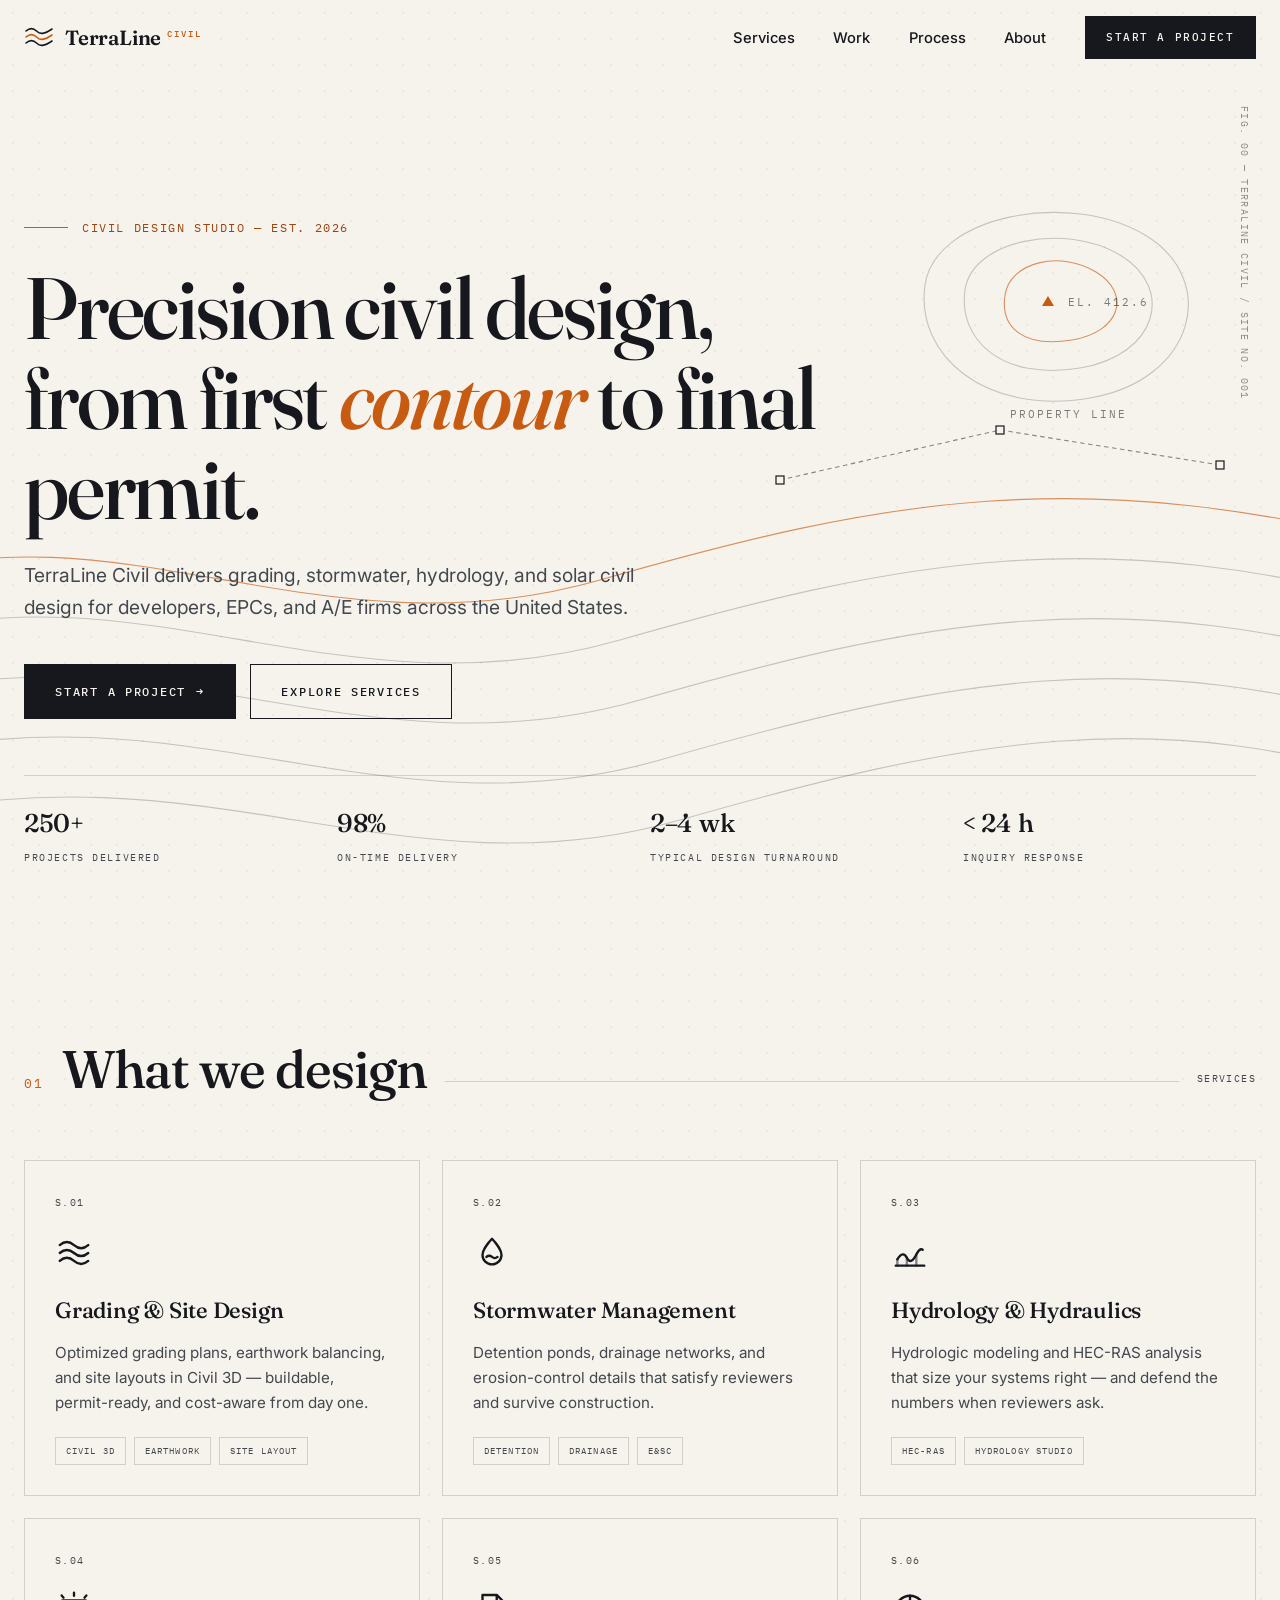
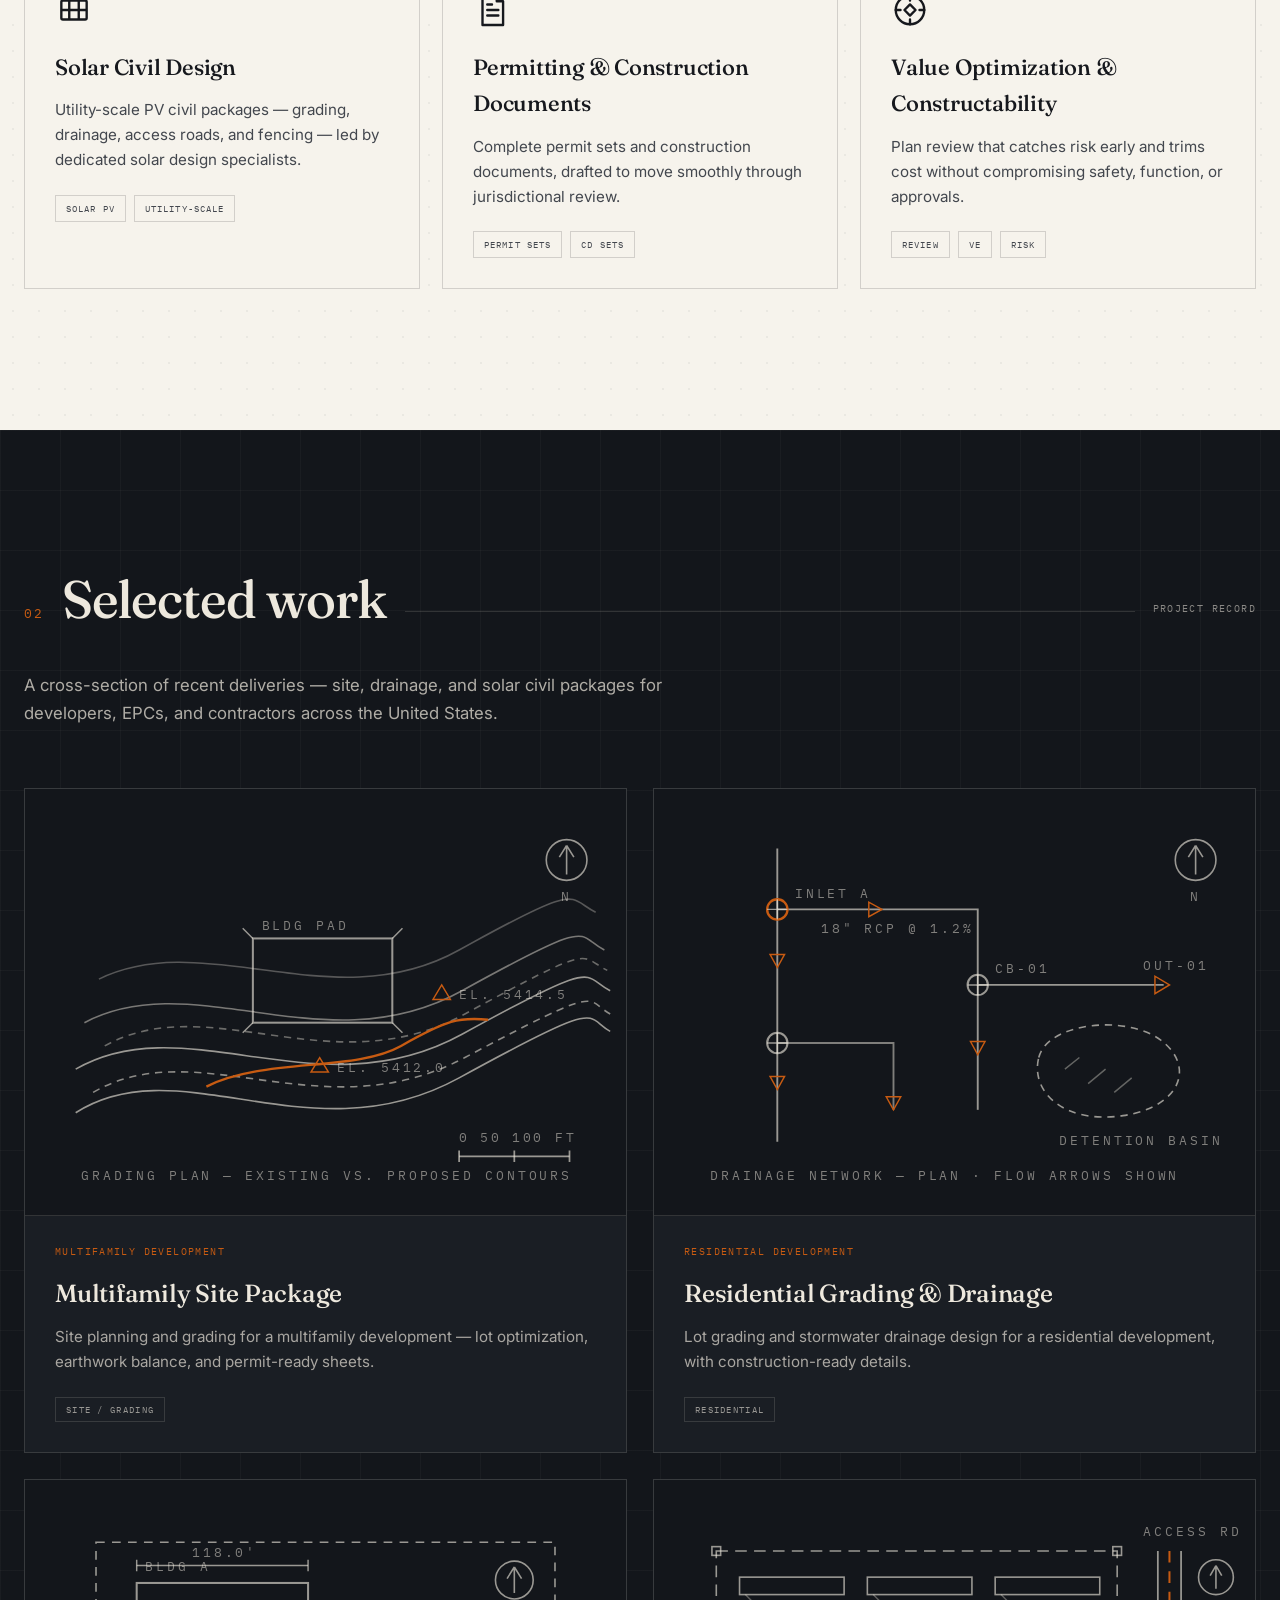
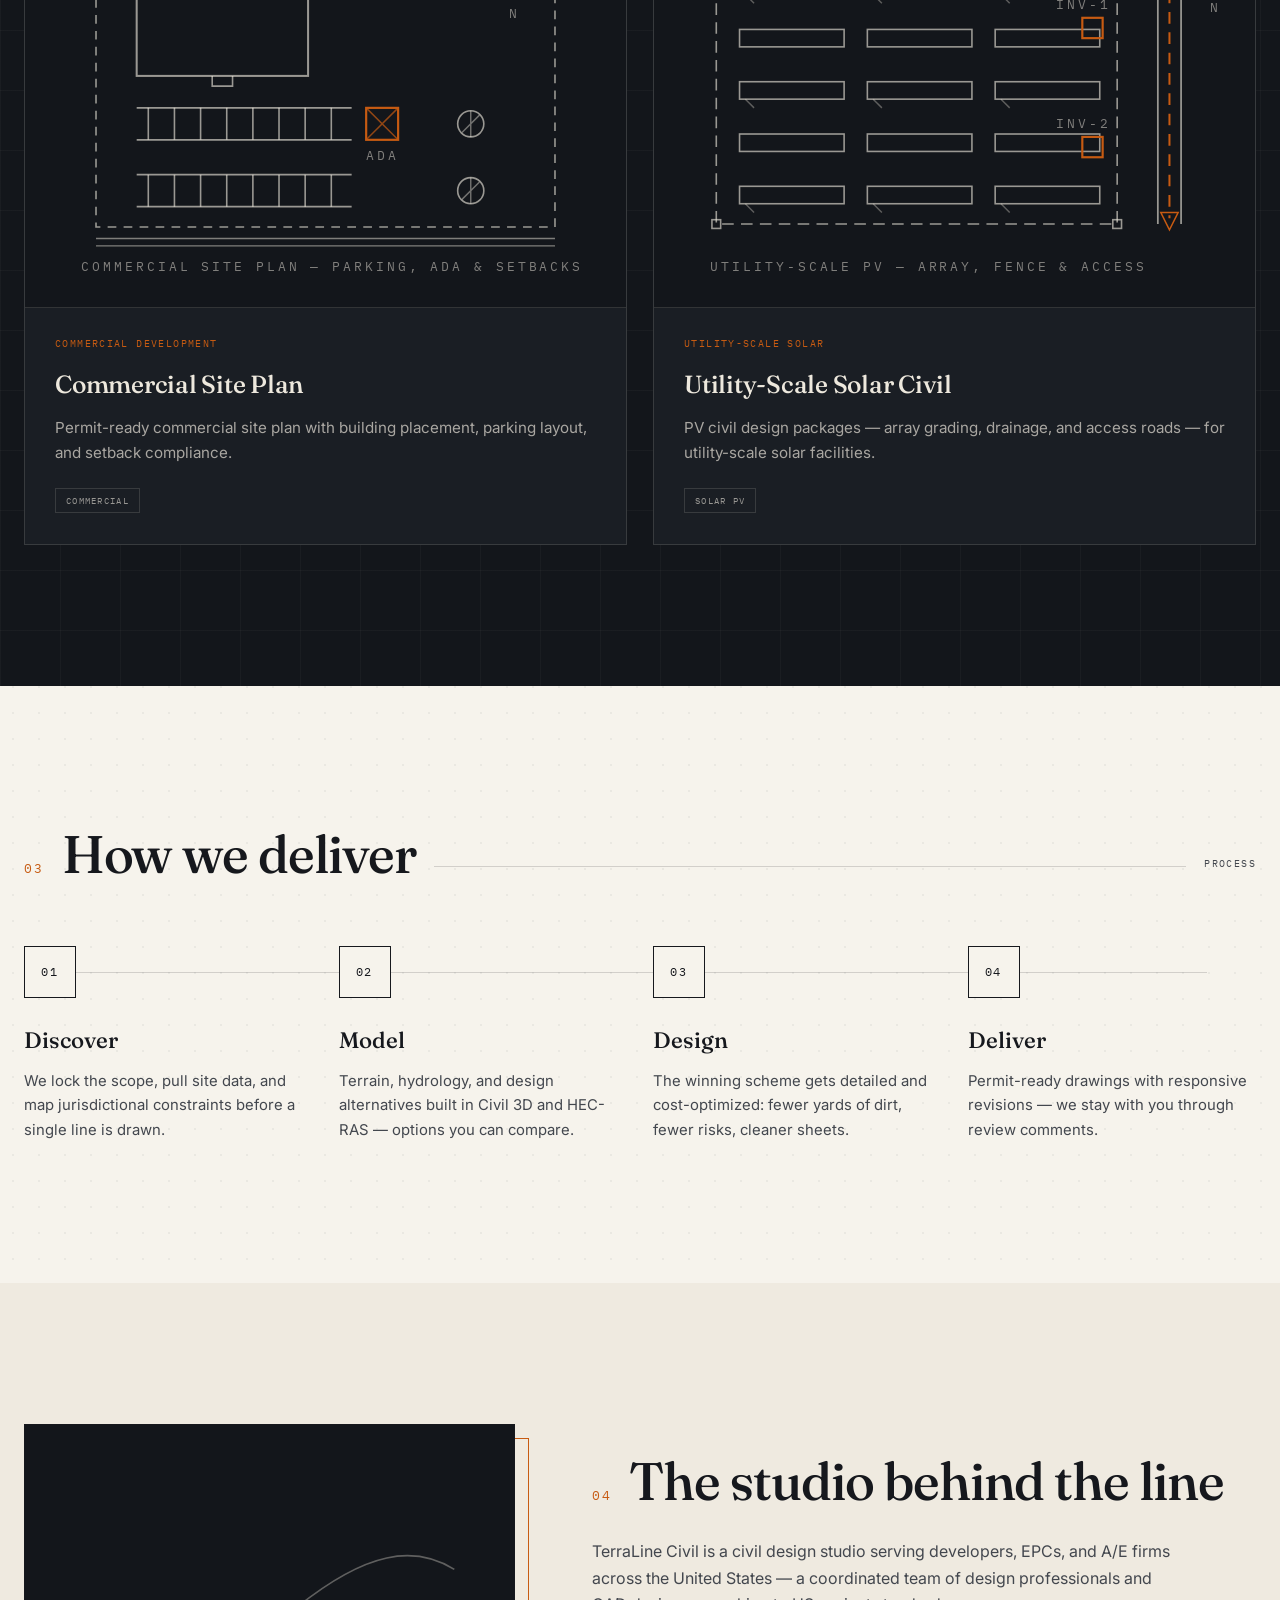
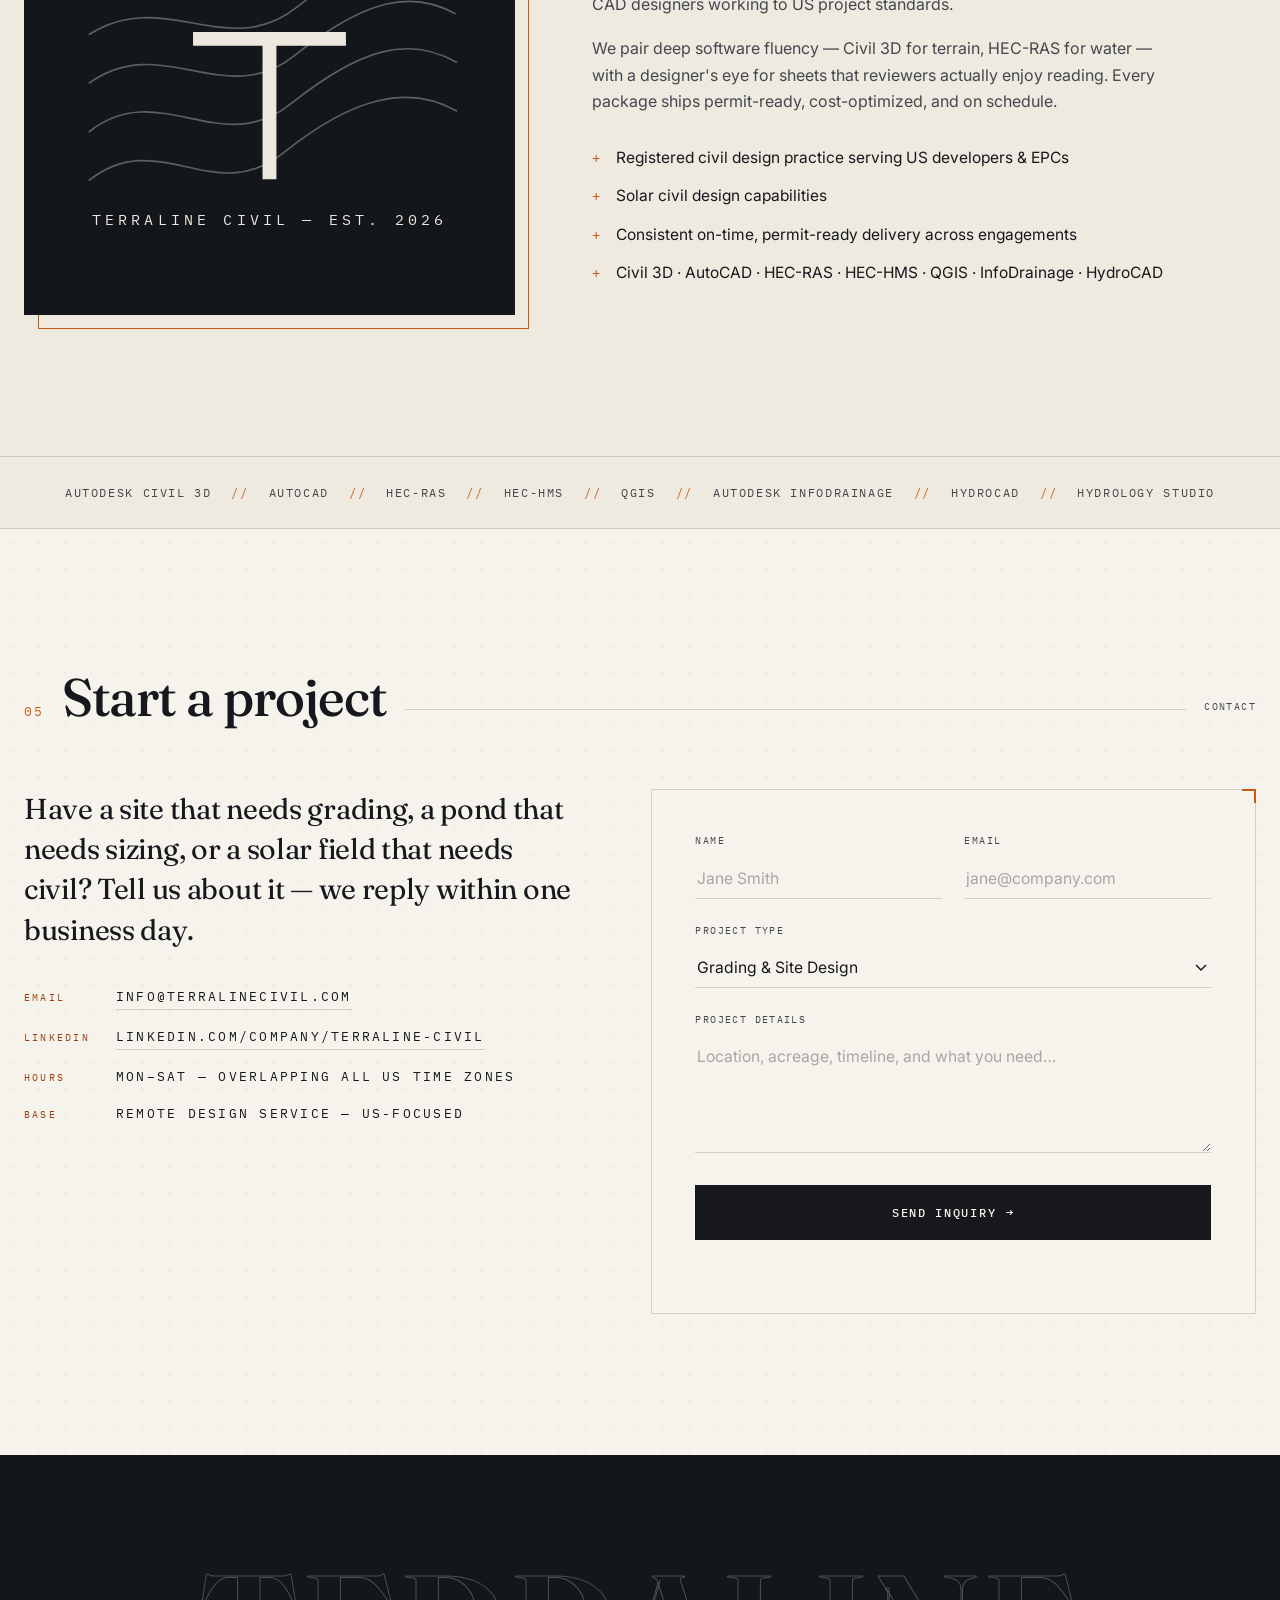
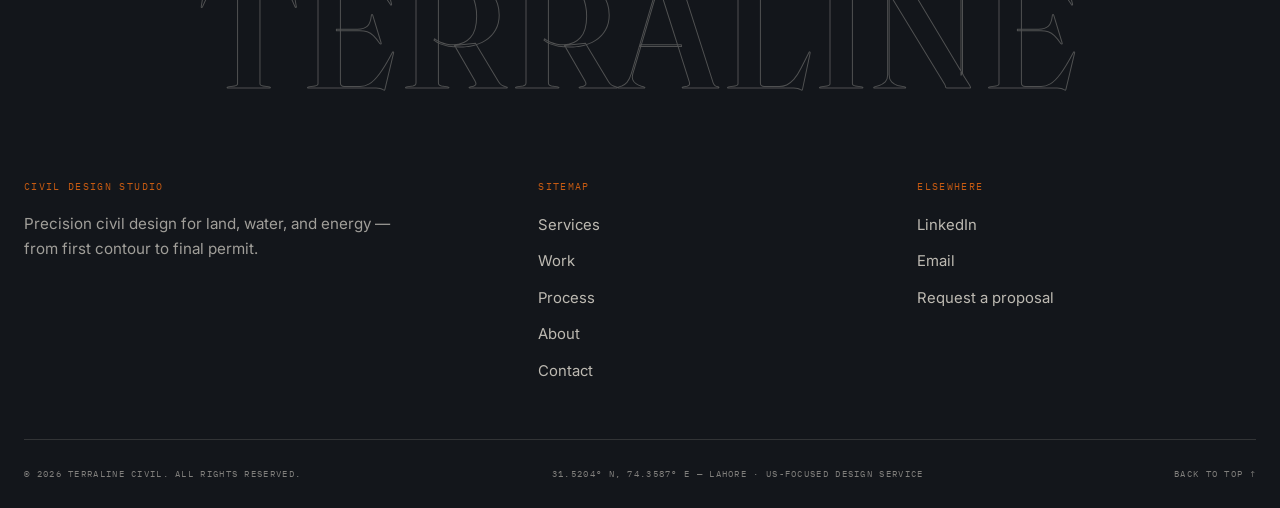
==== commit d5bad55b: "Update contact email, company branding, SEO files - Contact email: hello@ -> info@terralinecivil.com" ====
--- a/index.html
+++ b/index.html
@@ -107,16 +107,16 @@
 
       <div class="container hero-stats reveal" data-delay="4">
         <div class="stat">
-          <span class="stat-value">CO · CA · NC</span>
-          <span class="stat-label mono">US states delivered</span>
+          <span class="stat-value">250+</span>
+          <span class="stat-label mono">Projects delivered</span>
         </div>
         <div class="stat">
-          <span class="stat-value">$20K+</span>
-          <span class="stat-label mono">Design value shipped</span>
+          <span class="stat-value">98%</span>
+          <span class="stat-label mono">On-time delivery</span>
         </div>
         <div class="stat">
-          <span class="stat-value">NABCEP</span>
-          <span class="stat-label mono">Certified in-house</span>
+          <span class="stat-value">2–4 wk</span>
+          <span class="stat-label mono">Typical design turnaround</span>
         </div>
         <div class="stat">
           <span class="stat-value">&lt; 24 h</span>
@@ -181,8 +181,8 @@
               <path d="M12 1v2M4.2 2.8l1.2 1.4M19.8 2.8l-1.2 1.4" stroke="currentColor" stroke-width="1.5" stroke-linecap="round"/>
             </svg>
             <h3>Solar Civil Design</h3>
-            <p>Utility-scale PV civil packages — grading, drainage, access roads, and fencing — led by an NABCEP-certified engineer.</p>
-            <div class="card-tags mono"><span>NABCEP PVIP</span><span>Utility-scale</span></div>
+            <p>Utility-scale PV civil packages — grading, drainage, access roads, and fencing — led by dedicated solar design specialists.</p>
+            <div class="card-tags mono"><span>Solar PV</span><span>Utility-scale</span></div>
           </article>
 
           <article class="card reveal">
@@ -204,7 +204,7 @@
               <path d="M12 3v3M12 18v3M3 12h3M18 12h3" stroke="currentColor" stroke-width="1.5" stroke-linecap="round"/>
               <path d="M12 8.5 15.5 12 12 15.5 8.5 12Z" stroke="currentColor" stroke-width="1.5" stroke-linejoin="round"/>
             </svg>
-            <h3>Value Engineering &amp; Constructability</h3>
+            <h3>Value Optimization &amp; Constructability</h3>
             <p>Plan review that catches risk early and trims cost without compromising safety, function, or approvals.</p>
             <div class="card-tags mono"><span>Review</span><span>VE</span><span>Risk</span></div>
           </article>
@@ -222,8 +222,8 @@
           <span class="section-tag mono">PROJECT RECORD</span>
         </div>
         <p class="section-lede reveal">
-          A selection of recent US deliveries — site, drainage, and solar civil packages
-          shipped to developers, EPCs, and contractors across three states and counting.
+          A cross-section of recent deliveries — site, drainage, and solar civil packages
+          for developers, EPCs, and contractors across the United States.
         </p>
 
         <div class="work-grid" data-stagger>
@@ -265,7 +265,7 @@
               </svg>
             </figure>
             <div class="work-meta">
-              <span class="work-loc mono">Colorado, USA</span>
+              <span class="work-loc mono">Multifamily Development</span>
               <h3>Multifamily Site Package</h3>
               <p>Site planning and grading for a multifamily development — lot optimization, earthwork balance, and permit-ready sheets.</p>
               <span class="work-type mono">Site / Grading</span>
@@ -313,7 +313,7 @@
               </svg>
             </figure>
             <div class="work-meta">
-              <span class="work-loc mono">California, USA</span>
+              <span class="work-loc mono">Residential Development</span>
               <h3>Residential Grading &amp; Drainage</h3>
               <p>Lot grading and stormwater drainage design for a residential development, with construction-ready details.</p>
               <span class="work-type mono">Residential</span>
@@ -361,7 +361,7 @@
               </svg>
             </figure>
             <div class="work-meta">
-              <span class="work-loc mono">North Carolina, USA</span>
+              <span class="work-loc mono">Commercial Development</span>
               <h3>Commercial Site Plan</h3>
               <p>Permit-ready commercial site plan with building placement, parking layout, and setback compliance.</p>
               <span class="work-type mono">Commercial</span>
@@ -407,7 +407,7 @@
               </svg>
             </figure>
             <div class="work-meta">
-              <span class="work-loc mono">United States</span>
+              <span class="work-loc mono">Utility-Scale Solar</span>
               <h3>Utility-Scale Solar Civil</h3>
               <p>PV civil design packages — array grading, drainage, and access roads — for utility-scale solar facilities.</p>
               <span class="work-type mono">Solar PV</span>
@@ -442,7 +442,7 @@
           <li class="process-step reveal">
             <span class="step-node mono">03</span>
             <h3>Design</h3>
-            <p>The winning scheme gets detailed and value-engineered: fewer yards of dirt, fewer risks, cleaner sheets.</p>
+            <p>The winning scheme gets detailed and cost-optimized: fewer yards of dirt, fewer risks, cleaner sheets.</p>
           </li>
           <li class="process-step reveal">
             <span class="step-node mono">04</span>
@@ -476,19 +476,19 @@
           </div>
           <p class="reveal">
             TerraLine Civil is a civil design studio serving developers, EPCs, and A/E
-            firms across the United States — a coordinated team of engineers and CAD
+            firms across the United States — a coordinated team of design professionals and CAD
             designers working to US project standards.
           </p>
           <p class="reveal">
             We pair deep software fluency — Civil 3D for terrain, HEC-RAS for water —
             with a designer's eye for sheets that reviewers actually enjoy reading.
-            Every package ships permit-ready, value-engineered, and on schedule.
+            Every package ships permit-ready, cost-optimized, and on schedule.
           </p>
           <ul class="cred-list" data-stagger>
-            <li class="reveal"><span class="cred-mark mono">+</span>NABCEP Board Certified PVIP on staff</li>
-            <li class="reveal"><span class="cred-mark mono">+</span>Degree civil engineers on staff — BSc, UET Lahore</li>
-            <li class="reveal"><span class="cred-mark mono">+</span>90% job-success delivery record across US engagements</li>
-            <li class="reveal"><span class="cred-mark mono">+</span>Civil 3D · HEC-RAS · Hydrology Studio · ArcGIS · PV*Sol</li>
+            <li class="reveal"><span class="cred-mark mono">+</span>Registered civil design practice serving US developers &amp; EPCs</li>
+            <li class="reveal"><span class="cred-mark mono">+</span>Solar civil design capabilities</li>
+            <li class="reveal"><span class="cred-mark mono">+</span>Consistent on-time, permit-ready delivery across engagements</li>
+            <li class="reveal"><span class="cred-mark mono">+</span>Civil 3D · AutoCAD · HEC-RAS · HEC-HMS · QGIS · InfoDrainage · HydroCAD</li>
           </ul>
         </div>
       </div>
@@ -497,12 +497,14 @@
     <!-- ============ TOOLS STRIP ============ -->
     <div class="tools-strip reveal" aria-label="Software and tools">
       <div class="container tools-inner mono">
-        <span>AutoCAD Civil 3D</span><span class="sep">//</span>
+        <span>Autodesk Civil 3D</span><span class="sep">//</span>
+        <span>AutoCAD</span><span class="sep">//</span>
         <span>HEC-RAS</span><span class="sep">//</span>
-        <span>Hydrology Studio</span><span class="sep">//</span>
-        <span>ArcGIS</span><span class="sep">//</span>
-        <span>PV*Sol</span><span class="sep">//</span>
-        <span>SketchUp</span>
+        <span>HEC-HMS</span><span class="sep">//</span>
+        <span>QGIS</span><span class="sep">//</span>
+        <span>Autodesk InfoDrainage</span><span class="sep">//</span>
+        <span>HydroCAD</span><span class="sep">//</span>
+        <span>Hydrology Studio</span>
       </div>
     </div>
 
@@ -523,11 +525,10 @@
               that needs civil? Tell us about it — we reply within one business day.
             </p>
             <ul class="contact-list mono">
-              <!-- TODO: replace with your real email -->
-              <li><span class="contact-key">EMAIL</span><a href="mailto:hello@terralinecivil.com">hello@terralinecivil.com</a></li>
+              <li><span class="contact-key">EMAIL</span><a href="mailto:info@terralinecivil.com">info@terralinecivil.com</a></li>
               <li><span class="contact-key">LINKEDIN</span><a href="https://www.linkedin.com/company/terraline-civil" target="_blank" rel="noopener">linkedin.com/company/terraline-civil</a></li>
               <li><span class="contact-key">HOURS</span>Mon–Sat — overlapping all US time zones</li>
-              <li><span class="contact-key">BASE</span>Serving all 50 US states</li>
+              <li><span class="contact-key">BASE</span>Remote design service — US-focused</li>
             </ul>
           </div>
 
@@ -588,14 +589,14 @@
           <p class="footer-tag mono">ELSEWHERE</p>
           <ul class="footer-links">
             <li><a href="https://www.linkedin.com/company/terraline-civil" target="_blank" rel="noopener">LinkedIn</a></li>
-            <li><a href="mailto:hello@terralinecivil.com">Email</a></li>
-            <li><a href="mailto:hello@terralinecivil.com?subject=Proposal%20Request">Request a proposal</a></li>
+            <li><a href="mailto:info@terralinecivil.com">Email</a></li>
+            <li><a href="mailto:info@terralinecivil.com?subject=Proposal%20Request">Request a proposal</a></li>
           </ul>
         </div>
       </div>
       <div class="footer-bottom mono">
         <span>© <span id="year">2026</span> TerraLine Civil. All rights reserved.</span>
-        <span>31.5204° N, 74.3587° E — LAHORE · SERVING ALL 50 US STATES</span>
+        <span>31.5204° N, 74.3587° E — LAHORE · US-FOCUSED DESIGN SERVICE</span>
         <a href="#home" class="back-top">BACK TO TOP ↑</a>
       </div>
     </div>
